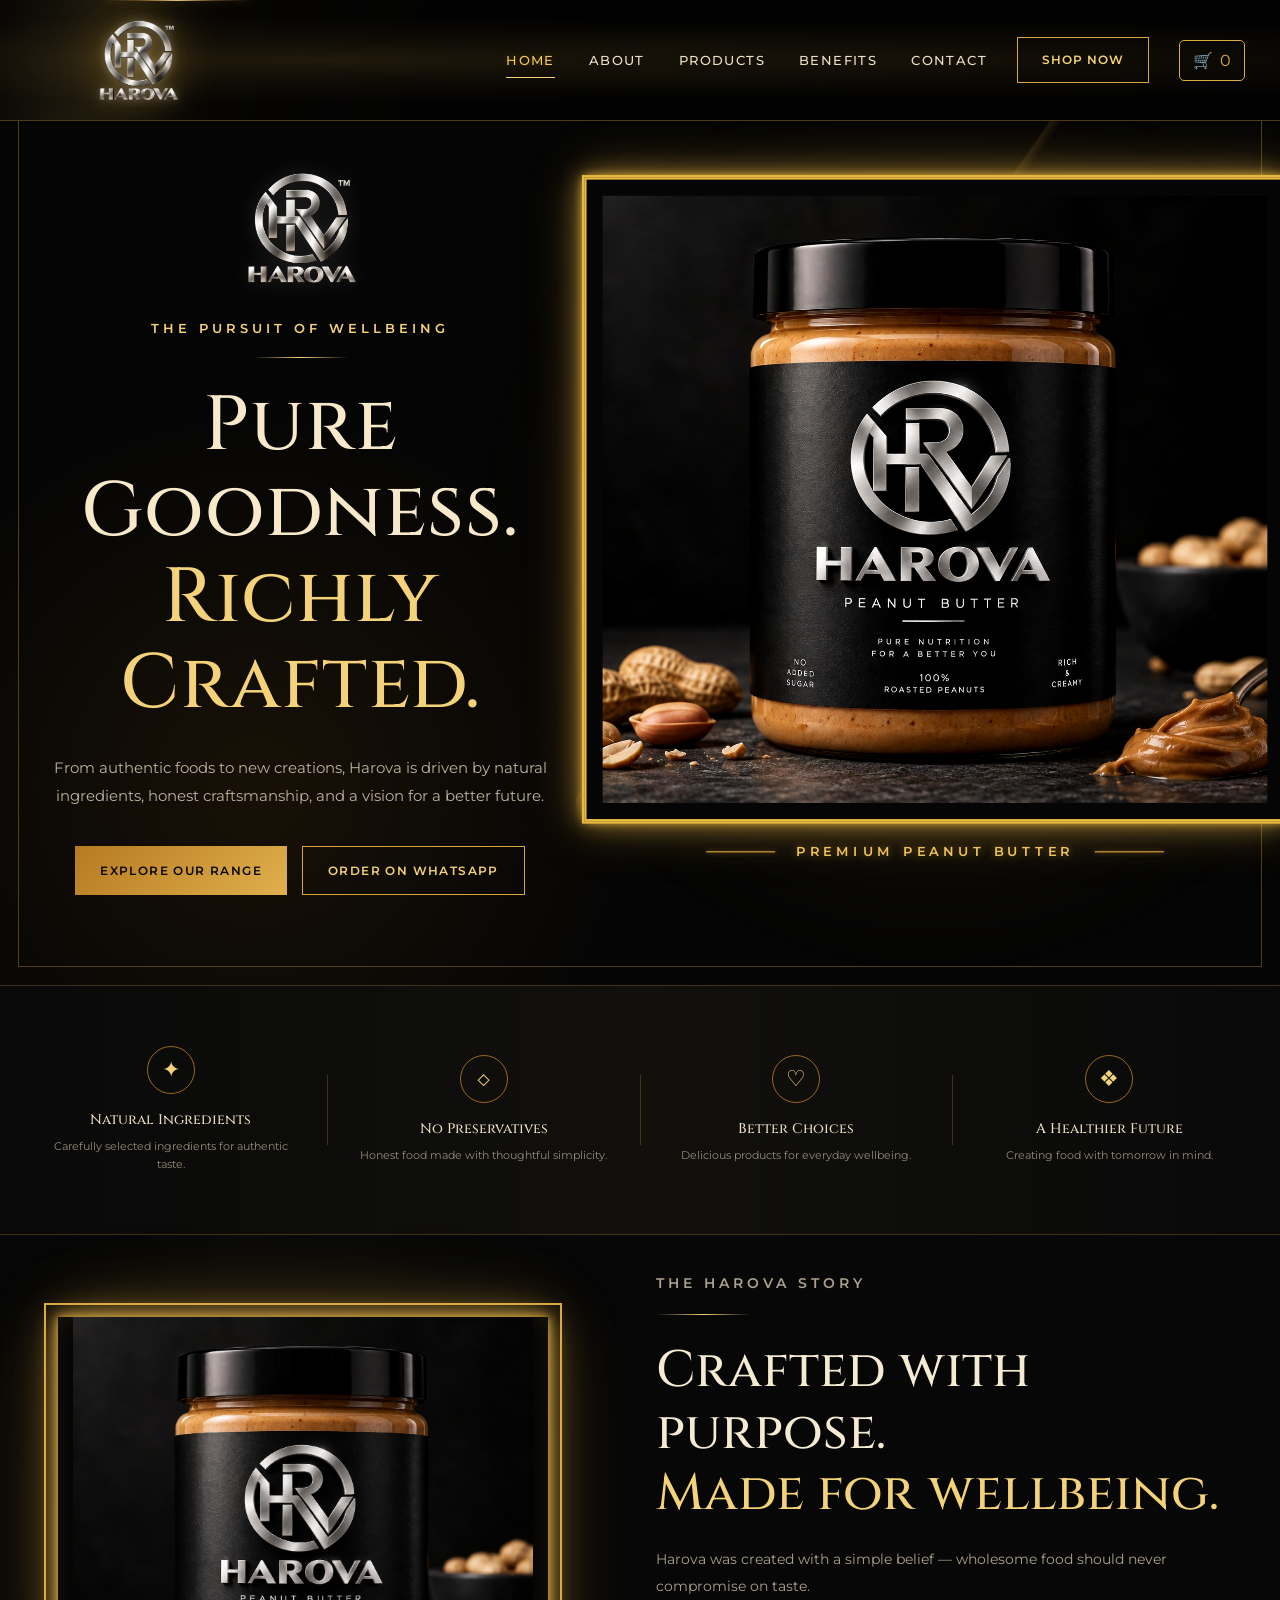
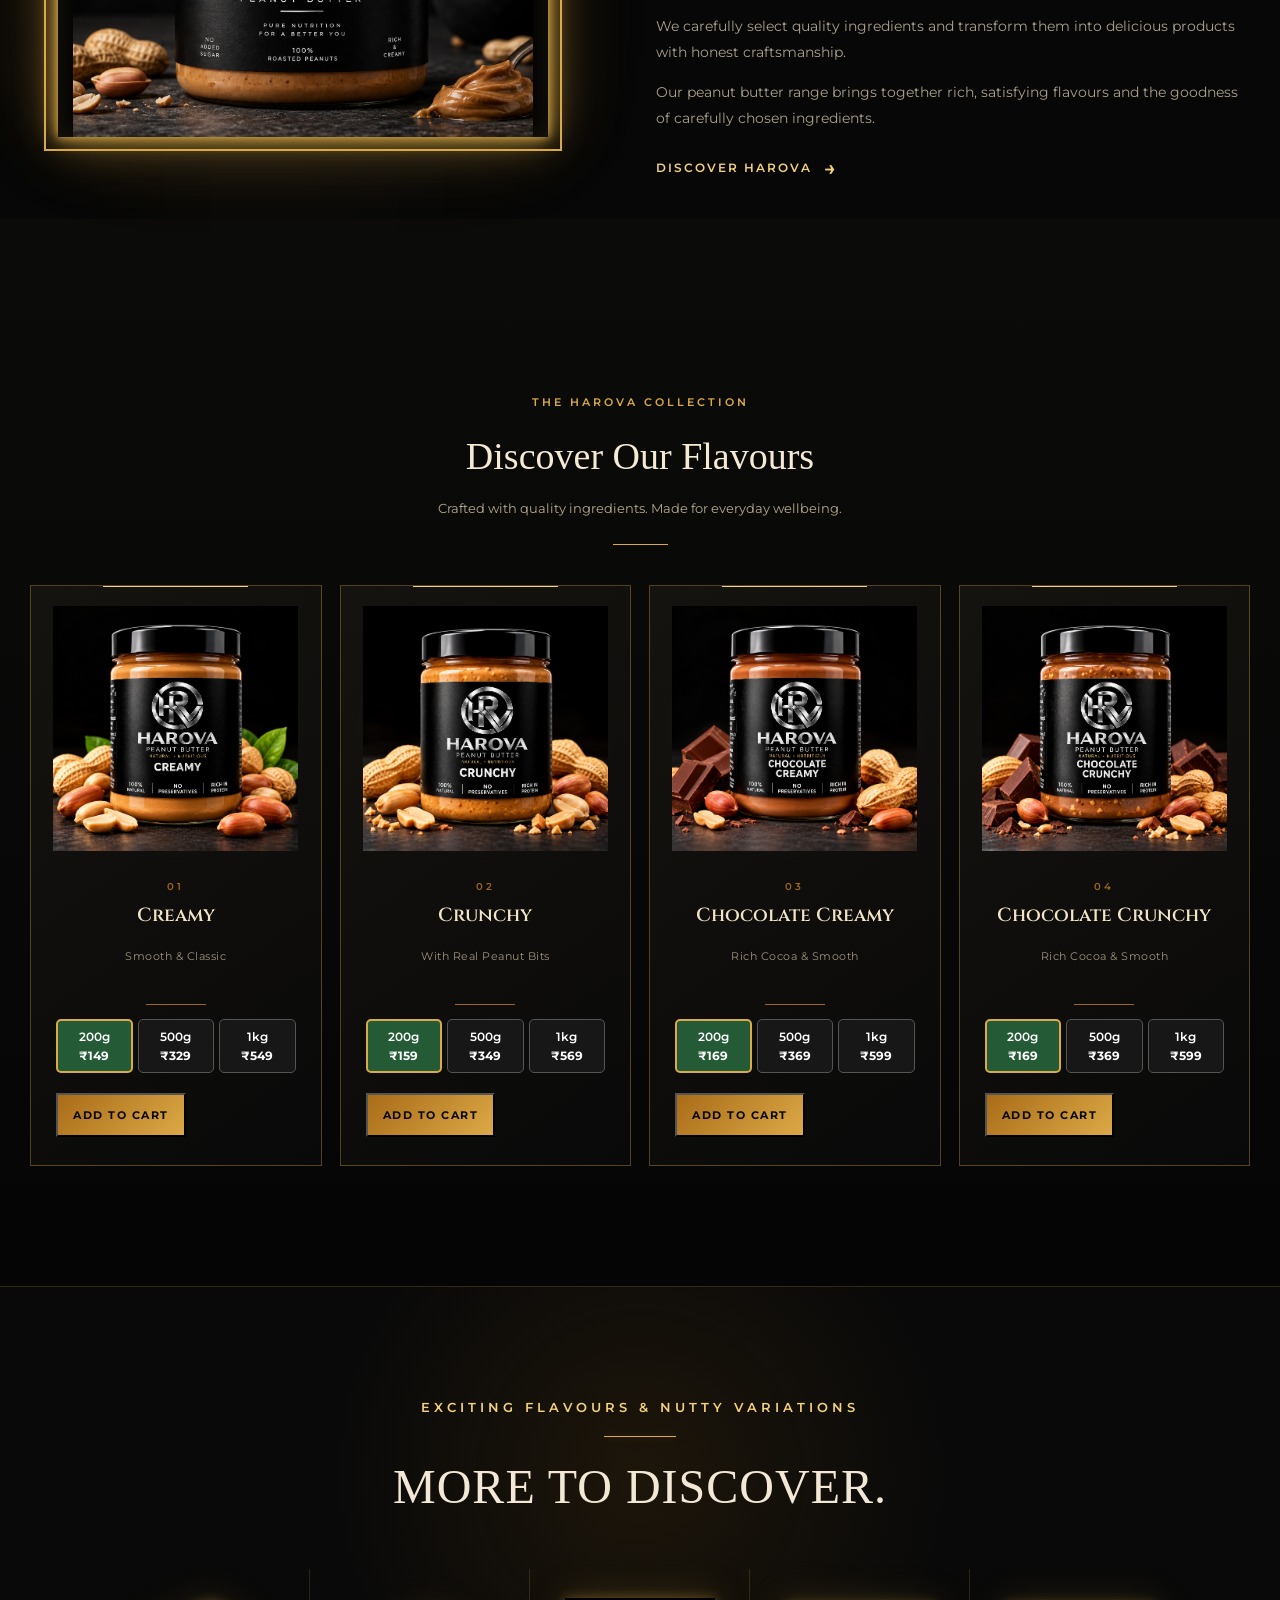
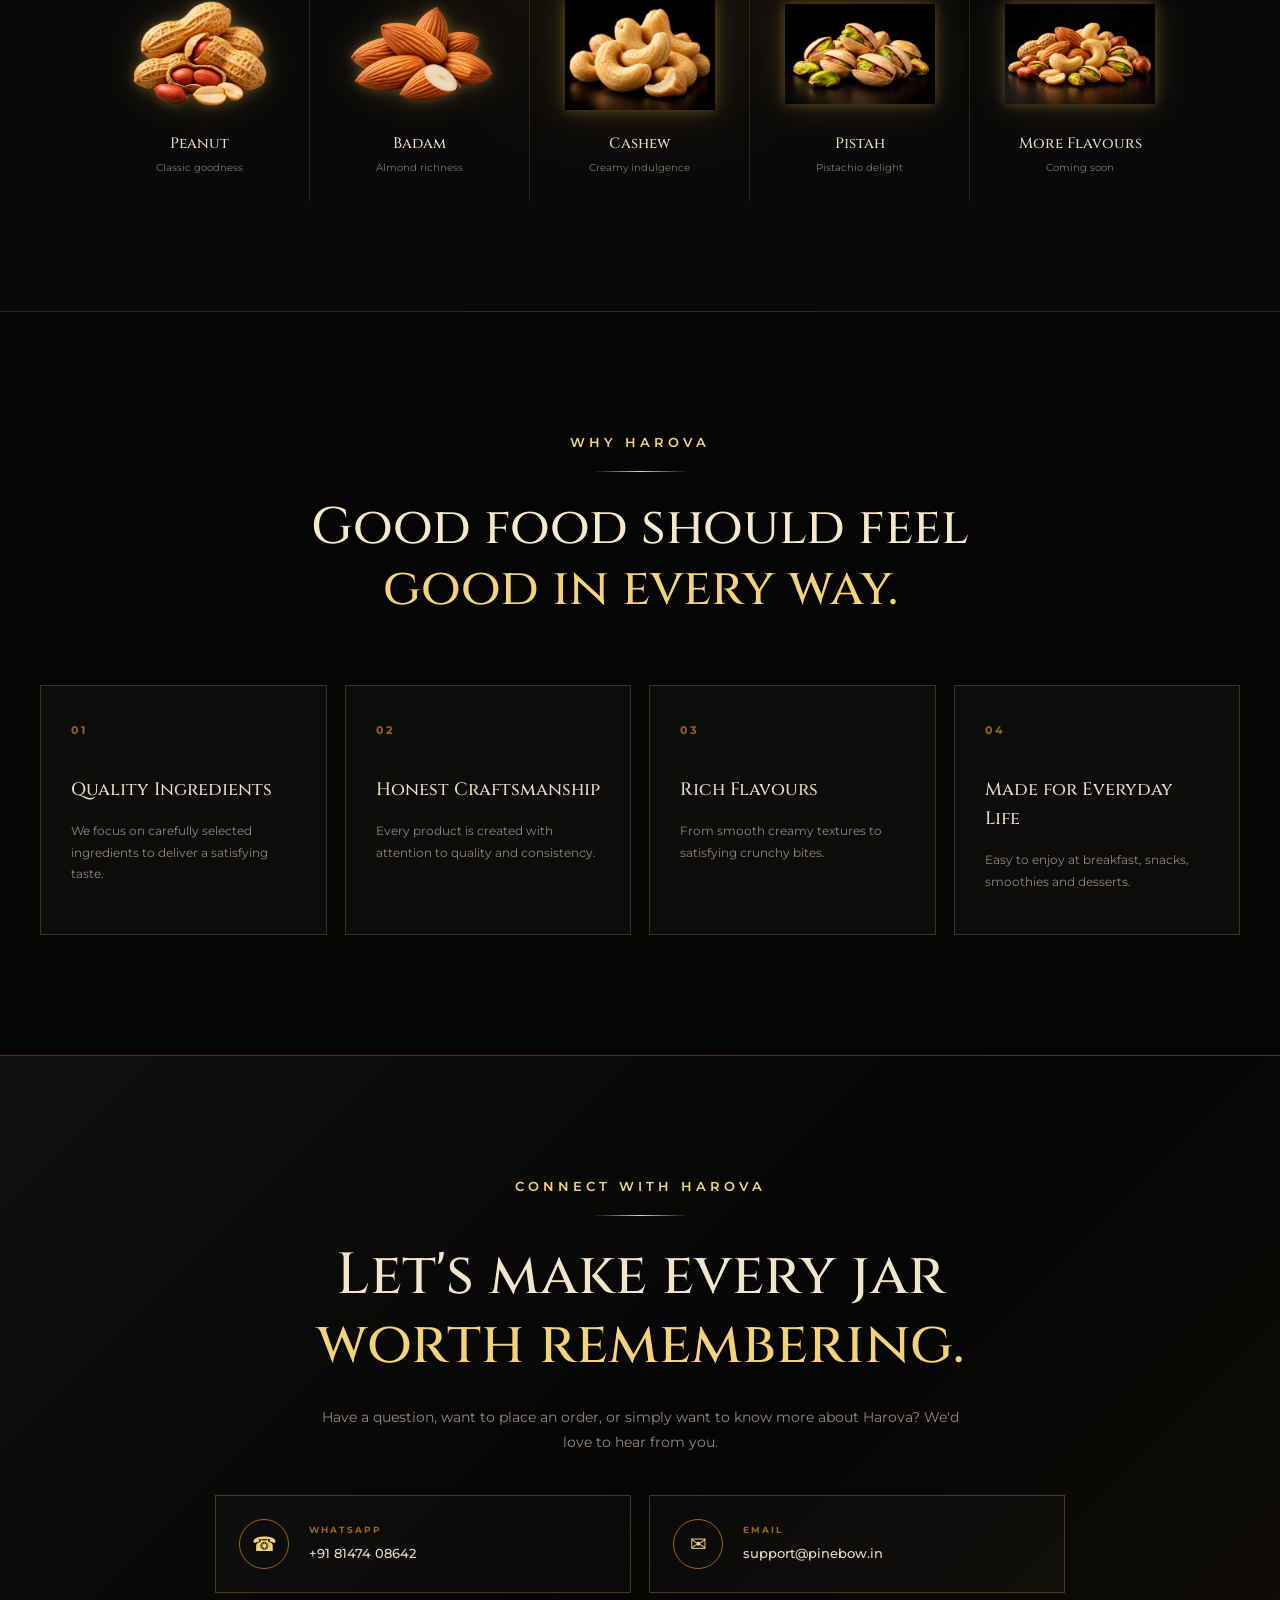
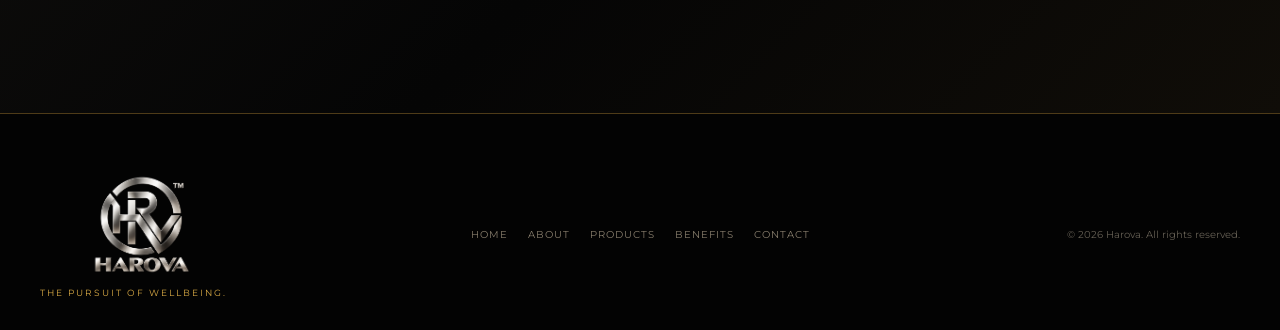
==== index.html @ 4e9412f7 "Update index.html" ====
<!DOCTYPE html>
<html lang="en">
<head>
    <meta charset="UTF-8">
    <meta name="viewport" content="width=device-width, initial-scale=1.0">

    <title>Harova | The Pursuit of Wellbeing</title>

    <meta name="description"
          content="Harova premium peanut butter made with natural ingredients, authentic flavours and honest craftsmanship.">

    <link rel="stylesheet" href="style.css">
    <script src="https://checkout.razorpay.com/v1/checkout.js"></script>
</head>

<body>

<!-- =========================================================
     HEADER
========================================================= -->

<header class="site-header">

    <div class="header-inner" style="position: relative;">

        <!-- Brand Logo -->
        <a href="#home" class="brand">
            <img src="harovalogo1.png" alt="Harova">
        </a>

        <!-- Navigation -->
        <nav class="navigation">
            <a href="#home" class="active">Home</a>
            <a href="#about">About</a>
            <a href="#products">Products</a>
            <a href="#benefits">Benefits</a>
            <a href="#contact">Contact</a>
        </nav>

        <!-- Shop Now -->
        <a href="#products" class="shop-button">
            Shop Now
        </a>

        <!-- Cart Button -->
        <button
            type="button"
            class="header-cart-button"
            onclick="toggleCart()"
            aria-label="Open shopping cart">

            <span class="cart-icon">🛒</span>
            <span id="header-cart-count">0</span>
        </button>

        <!-- Mobile Menu -->
        <button
            class="menu-button"
            onclick="toggleMenu()"
            aria-label="Open menu">
            ☰
        </button>

    </div>

    <!-- Cart Dropdown - Outside header-inner -->
    <div id="cart-dropdown" class="cart-dropdown" hidden>

        <div class="cart-dropdown-header">
            <h3>Your Shopping Cart</h3>
            <button type="button" onclick="toggleCart()">×</button>
        </div>

        <div id="header-cart-items">
            <p>Your cart is currently empty.</p>
        </div>
        
        <div class="cart-dropdown-footer">
            <p>Subtotal: <strong id="header-cart-total">₹0</strong></p>

            <button
                type="button"
                class="product-button"
                id="header-checkout-button"
                onclick="checkoutWithRazorpay()"
                disabled>
                Proceed to Checkout
            </button>
        </div>

    </div>

</header>



<!-- =========================================================
     HERO
========================================================= -->

<section id="home" class="hero">

    <div class="hero-overlay"></div>

    <div class="hero-inner">

        <div class="hero-content">

            <div class="hero-logo-mark">
                <img src="harovalogo1.png" alt="Harova Logo">
            </div>

            <p class="hero-tagline">
                THE PURSUIT OF WELLBEING
            </p>

            <div class="gold-line"></div>

            <h1>
                Pure Goodness.<br>
                <span>Richly Crafted.</span>
            </h1>

            <p class="hero-description">
                From authentic foods to new creations, Harova is driven by
                natural ingredients, honest craftsmanship, and a vision
                for a better future.
            </p>

            <div class="hero-buttons">

                <a href="#products" class="gold-button">
                    Explore Our Range
                </a>

                <a href="https://wa.me/918147408642"
                   target="_blank"
                   class="outline-button">
                    Order on WhatsApp
                </a>

            </div>

        </div>


        <div class="hero-product">

            <div class="hero-product-frame">

                <div class="frame-corner top-left"></div>
                <div class="frame-corner top-right"></div>
                <div class="frame-corner bottom-left"></div>
                <div class="frame-corner bottom-right"></div>

                <img src="harova_hero_jar.jpeg"
                     alt="Harova Premium Peanut Butter">

            </div>

            <p class="hero-product-caption">
                PREMIUM PEANUT BUTTER
            </p>

        </div>

    </div>

</section>


<!-- =========================================================
     BRAND VALUES
========================================================= -->

<section class="values-section">

    <div class="section-container">

        <div class="value-item">

            <div class="value-icon">✦</div>

            <h3>Natural Ingredients</h3>

            <p>
                Carefully selected ingredients
                for authentic taste.
            </p>

        </div>


        <div class="value-divider"></div>


        <div class="value-item">

            <div class="value-icon">◇</div>

            <h3>No Preservatives</h3>

            <p>
                Honest food made with
                thoughtful simplicity.
            </p>

        </div>


        <div class="value-divider"></div>


        <div class="value-item">

            <div class="value-icon">♡</div>

            <h3>Better Choices</h3>

            <p>
                Delicious products for
                everyday wellbeing.
            </p>

        </div>


        <div class="value-divider"></div>


        <div class="value-item">

            <div class="value-icon">❖</div>

            <h3>A Healthier Future</h3>

            <p>
                Creating food with
                tomorrow in mind.
            </p>

        </div>

    </div>

</section>


<!-- =========================================================
     ABOUT
========================================================= -->

<section id="about" class="about-section">

    <div class="section-container about-grid">

        <div class="about-image">

            <div class="image-frame">

                <img src="harova_hero_jar.jpeg"
                     alt="Harova Peanut Butter">

            </div>

        </div>


        <div class="about-content">

            <p class="section-label">
                THE HAROVA STORY
            </p>

            <div class="gold-line left"></div>

            <h2>
                Crafted with purpose.<br>
                <span>Made for wellbeing.</span>
            </h2>

            <p>
                Harova was created with a simple belief —
                wholesome food should never compromise on taste.
            </p>

            <p>
                We carefully select quality ingredients and
                transform them into delicious products with
                honest craftsmanship.
            </p>

            <p>
                Our peanut butter range brings together rich,
                satisfying flavours and the goodness of carefully
                chosen ingredients.
            </p>

            <a href="#products" class="text-button">
                Discover Harova
                <span>→</span>
            </a>

        </div>

    </div>

</section>


<section id="products" class="products-section">

    <!-- PRODUCTS SECTION HEADING -->
    <div class="products-heading">

        <p class="section-eyebrow">THE HAROVA COLLECTION</p>

        <h2>Discover Our Flavours</h2>

        <p class="section-subtitle">
            Crafted with quality ingredients. Made for everyday wellbeing.
        </p>

        <div class="heading-divider"></div>

    </div>

    <div class="products-grid">
        
<!-- CREAMY -->

<article class="product-card">

    <div class="product-image">
        <img src="creamy_jar.png"
             alt="Harova Creamy Peanut Butter">
    </div>

    <div class="product-content">

        <p class="product-number">01</p>

        <h3>Creamy</h3>

        <p class="product-description">
            Smooth &amp; Classic
        </p>

        <div class="product-divider"></div>

        <!-- Size Selection Buttons -->
        <div class="product-size-options">

            <button type="button"
                class="size-option selected"
                data-size="200g"
                data-price="149"
                onclick="selectProductSize(this)">
                <span>200g</span>
                <strong>₹149</strong>
            </button>

            <button type="button"
                class="size-option"
                data-size="500g"
                data-price="329"
                onclick="selectProductSize(this)">
                <span>500g</span>
                <strong>₹329</strong>
            </button>

            <button type="button"
                class="size-option"
                data-size="1kg"
                data-price="549"
                onclick="selectProductSize(this)">
                <span>1kg</span>
                <strong>₹549</strong>
            </button>

        </div>

        <!-- Add to Cart -->
        <button
            type="button"
            class="product-button"
            onclick="addToCart(
                'Creamy',
                this.closest('.product-content').querySelector('.size-option.selected').dataset.price,
                this.closest('.product-content').querySelector('.size-option.selected').dataset.size
            )">
            Add to Cart
        </button>

    </div>

</article>



<!-- CRUNCHY -->

<article class="product-card">

    <div class="product-image">
        <img src="crunchy_jar.png"
             alt="Harova Crunchy Peanut Butter">
    </div>

    <div class="product-content">

        <p class="product-number">02</p>

        <h3>Crunchy</h3>

        <p class="product-description">
            With Real Peanut Bits
        </p>

        <div class="product-divider"></div>

        <!-- Size Selection Buttons -->
        <div class="product-size-options">

            <button type="button"
                class="size-option selected"
                data-size="200g"
                data-price="159"
                onclick="selectProductSize(this)">
                <span>200g</span>
                <strong>₹159</strong>
            </button>

            <button type="button"
                class="size-option"
                data-size="500g"
                data-price="349"
                onclick="selectProductSize(this)">
                <span>500g</span>
                <strong>₹349</strong>
            </button>

            <button type="button"
                class="size-option"
                data-size="1kg"
                data-price="569"
                onclick="selectProductSize(this)">
                <span>1kg</span>
                <strong>₹569</strong>
            </button>

        </div>

        <!-- Add to Cart -->
        <button
            type="button"
            class="product-button"
            onclick="addToCart(
                'Crunchy',
                this.closest('.product-content').querySelector('.size-option.selected').dataset.price,
                this.closest('.product-content').querySelector('.size-option.selected').dataset.size
            )">
            Add to Cart
        </button>

    </div>

</article>



<!-- CHOCOLATE CREAMY -->

<article class="product-card">

    <div class="product-image">
        <img src="choc_creamy_jar.png"
             alt="Harova Chocolate Creamy Peanut Butter">
    </div>

    <div class="product-content">

        <p class="product-number">03</p>

        <h3>Chocolate Creamy</h3>

        <p class="product-description">
            Rich Cocoa &amp; Smooth
        </p>

        <div class="product-divider"></div>

        <!-- Size Selection Buttons -->
        <div class="product-size-options">

            <button type="button"
                class="size-option selected"
                data-size="200g"
                data-price="169"
                onclick="selectProductSize(this)">
                <span>200g</span>
                <strong>₹169</strong>
            </button>

            <button type="button"
                class="size-option"
                data-size="500g"
                data-price="369"
                onclick="selectProductSize(this)">
                <span>500g</span>
                <strong>₹369</strong>
            </button>

            <button type="button"
                class="size-option"
                data-size="1kg"
                data-price="599"
                onclick="selectProductSize(this)">
                <span>1kg</span>
                <strong>₹599</strong>
            </button>

        </div>

        <!-- Add to Cart -->
        <button
            type="button"
            class="product-button"
            onclick="addToCart(
                'Chocolate Creamy',
                this.closest('.product-content').querySelector('.size-option.selected').dataset.price,
                this.closest('.product-content').querySelector('.size-option.selected').dataset.size
            )">
            Add to Cart
        </button>

    </div>

</article>


  
<!-- CHOCOLATE CRUNCHY -->

<article class="product-card">

    <div class="product-image">
        <img src="choc_crunchy_jar.png"
             alt="Harova Chocolate Creamy Peanut Butter">
    </div>

    <div class="product-content">

        <p class="product-number">04</p>

        <h3>Chocolate Crunchy</h3>

        <p class="product-description">
            Rich Cocoa &amp; Smooth
        </p>

        <div class="product-divider"></div>

        <!-- Size Selection Buttons -->
        <div class="product-size-options">

            <button type="button"
                class="size-option selected"
                data-size="200g"
                data-price="169"
                onclick="selectProductSize(this)">
                <span>200g</span>
                <strong>₹169</strong>
            </button>

            <button type="button"
                class="size-option"
                data-size="500g"
                data-price="369"
                onclick="selectProductSize(this)">
                <span>500g</span>
                <strong>₹369</strong>
            </button>

            <button type="button"
                class="size-option"
                data-size="1kg"
                data-price="599"
                onclick="selectProductSize(this)">
                <span>1kg</span>
                <strong>₹599</strong>
            </button>

        </div>

        <!-- Add to Cart -->
        <button
            type="button"
            class="product-button"
            onclick="addToCart(
                'Chocolate Creamy',
                this.closest('.product-content').querySelector('.size-option.selected').dataset.price,
                this.closest('.product-content').querySelector('.size-option.selected').dataset.size
            )">
            Add to Cart
        </button>

    </div>

</article>

        </div> <!-- END PRODUCTS GRID -->

</section> <!-- END PRODUCTS SECTION -->

<section id="flavours" class="flavours-section">

    <div class="section-container">

        <p class="section-label">EXCITING FLAVOURS &amp; NUTTY VARIATIONS</p>
        
        <h2 class="section-title">
           More to discover.
        </h2>

        <div class="flavour-grid">

            <!-- Peanut -->
            <div class="flavour-item">
                <div class="flavour-image">
                    <img src="Peanut.png" alt="Peanuts">
                </div>

                <h3>Peanut</h3>
                <p>Classic goodness</p>
            </div>

            <!-- Almond -->
            <div class="flavour-item">
                <div class="flavour-image">
                    <img src="Almond.png" alt="Almonds">
                </div>

                <h3>Badam</h3>
                <p>Almond richness</p>
            </div>

            <!-- Cashew -->
            <div class="flavour-item">
                <div class="flavour-image">
                    <img src="Cashew.png" alt="Cashews">
                </div>

                <h3>Cashew</h3>
                <p>Creamy indulgence</p>
            </div>

            <!-- Pistachio -->
            <div class="flavour-item">
                <div class="flavour-image">
                    <img src="Pista.png" alt="Pistachios">
                </div>

                <h3>Pistah</h3>
                <p>Pistachio delight</p>
            </div>

            <!-- More Flavours -->
            <div class="flavour-item">
                <div class="flavour-image">
                    <img src="Mixed.png" alt="Mixed nuts">
                </div>

                <h3>More Flavours</h3>
                <p>Coming soon</p>
            </div>

        </div>

    </div>

</section>
</div>

<!-- =========================================================
     BENEFITS
========================================================= -->

<section id="benefits" class="benefits-section">

    <div class="section-container">

        <div class="section-heading">

            <p class="section-label">
                WHY HAROVA
            </p>

            <div class="gold-line"></div>

            <h2>
                Good food should feel<br>
                <span>good in every way.</span>
            </h2>

        </div>


        <div class="benefits-grid">

            <div class="benefit-card">

                <span class="benefit-number">01</span>

                <h3>Quality Ingredients</h3>

                <p>
                    We focus on carefully selected ingredients
                    to deliver a satisfying taste.
                </p>

            </div>


            <div class="benefit-card">

                <span class="benefit-number">02</span>

                <h3>Honest Craftsmanship</h3>

                <p>
                    Every product is created with attention
                    to quality and consistency.
                </p>

            </div>


            <div class="benefit-card">

                <span class="benefit-number">03</span>

                <h3>Rich Flavours</h3>

                <p>
                    From smooth creamy textures to
                    satisfying crunchy bites.
                </p>

            </div>


            <div class="benefit-card">

                <span class="benefit-number">04</span>

                <h3>Made for Everyday Life</h3>

                <p>
                    Easy to enjoy at breakfast, snacks,
                    smoothies and desserts.
                </p>

            </div>

        </div>

    </div>

</section>


<!-- =========================================================
     CONTACT
========================================================= -->

<!-- =========================================================
     HAROVA SHOPPING CART
========================================================= -->

    <section id="contact" class="contact-section">

    <div class="contact-inner">

        <p class="section-label">
            CONNECT WITH HAROVA
        </p>

        <div class="gold-line"></div>

        <h2>
            Let's make every jar<br>
            <span>worth remembering.</span>
        </h2>

        <p class="contact-description">
            Have a question, want to place an order,
            or simply want to know more about Harova?
            We'd love to hear from you.
        </p>


        <div class="contact-options">

            <a href="https://wa.me/918147408642"
               target="_blank"
               class="contact-card">

                <span class="contact-icon">☎</span>

                <div>
                    <small>WHATSAPP</small>
                    <strong>+91 81474 08642</strong>
                </div>

            </a>


            <a href="mailto:support@pinebow.in"
               class="contact-card">

                <span class="contact-icon">✉</span>

                <div>
                    <small>EMAIL</small>
                    <strong>support@pinebow.in</strong>
                </div>

            </a>

        </div>

    </div>

</section>


<!-- =========================================================
     FOOTER
========================================================= -->

<footer class="site-footer">

    <div class="footer-inner">

        <div class="footer-brand">

            <img src="harovalogo1.png" alt="Harova">

            <p>
                THE PURSUIT OF WELLBEING.
            </p>

        </div>


        <div class="footer-links">

            <a href="#home">Home</a>
            <a href="#about">About</a>
            <a href="#products">Products</a>
            <a href="#benefits">Benefits</a>
            <a href="#contact">Contact</a>

        </div>


        <div class="footer-copy">

            <p>
                © <span id="year"></span> Harova.
                All rights reserved.
            </p>

        </div>

    </div>

</footer>


<!-- =========================================================
     JAVASCRIPT
========================================================= -->

<script>

function toggleMenu() {

    const navigation =
        document.querySelector(".navigation");

    navigation.classList.toggle("show");

}


document.querySelectorAll(".navigation a").forEach(function(link) {

    link.addEventListener("click", function() {

        document
            .querySelector(".navigation")
            .classList.remove("show");

    });

});


document.getElementById("year").textContent =
    new Date().getFullYear();

    
// HAROVA SHOPPING CART

const harovaPrices = {
    "Creamy": {
        "200g": 149,
        "500g": 329,
        "1kg": 549
    },
    "Crunchy": {
        "200g": 159,
        "500g": 349,
        "1kg": 569
    },
    "Chocolate Creamy": {
        "200g": 169,
        "500g": 369,
        "1kg": 599
    },
    "Chocolate Crunchy": {
        "200g": 179,
        "500g": 389,
        "1kg": 619
    }
};

let harovaCart = [];

function addToCart(product, price, size) {
    const validPrice = harovaPrices[product]?.[size];

    if (!validPrice) {
        alert("Please select a valid product size.");
        return;
    }

    const existing = harovaCart.find(
        item => item.product === product && item.size === size
    );

    if (existing) {
        existing.quantity++;
    } else {
        harovaCart.push({
            product: product,
            size: size,
            price: validPrice,
            quantity: 1
        });
    }

   updateHeaderCart();
}
function selectProductSize(button) {
    const productContent = button.closest(".product-content");

    productContent.querySelectorAll(".size-option").forEach(option => {
        option.classList.remove("selected");
    });

    button.classList.add("selected");
}
    
function renderHarovaCart() {
    const container = document.getElementById("cart-items");
    const totalElement = document.getElementById("cart-total");
    const checkoutButton = document.getElementById("checkout-button");

    container.replaceChildren();

    if (harovaCart.length === 0) {
        const empty = document.createElement("p");
        empty.className = "cart-empty";
        empty.textContent = "Your cart is currently empty.";
        container.appendChild(empty);
    }

    let total = 0;

    harovaCart.forEach((item, index) => {
        total += item.price * item.quantity;

        const row = document.createElement("div");
        row.className = "cart-item";

        const details = document.createElement("span");
        details.textContent =
            `${item.product} (${item.size}) - ₹${item.price}`;

        const quantity = document.createElement("span");
        quantity.textContent = `Qty: ${item.quantity}`;

        const decrease = document.createElement("button");
        decrease.type = "button";
        decrease.textContent = "−";
        decrease.onclick = () => changeCartQuantity(index, -1);

        const increase = document.createElement("button");
        increase.type = "button";
        increase.textContent = "+";
        increase.onclick = () => changeCartQuantity(index, 1);

        const remove = document.createElement("button");
        remove.type = "button";
        remove.textContent = "Remove";
        remove.onclick = () => {
            harovaCart.splice(index, 1);
            renderHarovaCart();
        };

        row.append(details, decrease, quantity, increase, remove);
        container.appendChild(row);
    });

    totalElement.textContent = "₹" + total;
    checkoutButton.disabled = harovaCart.length === 0;
}

function changeCartQuantity(index, change) {
    harovaCart[index].quantity += change;

    if (harovaCart[index].quantity <= 0) {
        harovaCart.splice(index, 1);
    }

    renderHarovaCart();
    updateHeaderCart();
}



function toggleCart() {
    const dropdown = document.getElementById("cart-dropdown");

    // Keep the dropdown directly under BODY
    if (dropdown.parentElement !== document.body) {
        document.body.appendChild(dropdown);
    }

    // Keep the dropdown above all page sections
    dropdown.style.setProperty("position", "fixed", "important");
    dropdown.style.setProperty("top", "100px", "important");
    dropdown.style.setProperty("right", "25px", "important");
    dropdown.style.setProperty("z-index", "2147483647", "important");

    // Open or close the cart
    dropdown.hidden = !dropdown.hidden;

    if (!dropdown.hidden) {
        updateHeaderCart();
    }
}


function updateHeaderCart() {
    const countElement = document.getElementById("header-cart-count");
    const itemsContainer = document.getElementById("header-cart-items");
    const totalElement = document.getElementById("header-cart-total");
    const checkoutButton = document.getElementById("header-checkout-button");

    const count = harovaCart.reduce(
        (sum, item) => sum + item.quantity, 0
    );

    const total = harovaCart.reduce(
        (sum, item) => sum + item.price * item.quantity, 0
    );

    countElement.textContent = count;
    totalElement.textContent = "₹" + total;
    checkoutButton.disabled = harovaCart.length === 0;

    itemsContainer.replaceChildren();

    if (harovaCart.length === 0) {
        const emptyMessage = document.createElement("p");
        emptyMessage.textContent = "Your cart is currently empty.";
        itemsContainer.appendChild(emptyMessage);
        return;
    }

    harovaCart.forEach((item, index) => {
        const row = document.createElement("div");
        row.className = "header-cart-item";

        const details = document.createElement("span");
        details.textContent =
            item.product + " - " + item.size + " × " + item.quantity;

        const price = document.createElement("strong");
        price.textContent = "₹" + (item.price * item.quantity);

        const controls = document.createElement("div");
        controls.className = "cart-item-controls";

        const minus = document.createElement("button");
        minus.type = "button";
        minus.textContent = "−";
        minus.onclick = () => changeCartQuantity(index, -1);

        const plus = document.createElement("button");
        plus.type = "button";
        plus.textContent = "+";
        plus.onclick = () => changeCartQuantity(index, 1);

        const remove = document.createElement("button");
        remove.type = "button";
        remove.textContent = "Remove";
        remove.className = "cart-remove-button";
        remove.onclick = () => removeCartItem(index);

        controls.append(minus, plus, remove);
        row.append(details, price, controls);

        itemsContainer.appendChild(row);
    });
}

function removeCartItem(index) {
    harovaCart.splice(index, 1);
    updateHeaderCart();
}

function changeCartQuantity(index, change) {
    if (!harovaCart[index]) return;

    harovaCart[index].quantity += change;

    if (harovaCart[index].quantity <= 0) {
        harovaCart.splice(index, 1);
    }

    updateHeaderCart();
}
    
// Checkout will be connected in the next step.

   
async function checkoutWithRazorpay() {
  if (!harovaCart.length) {
    alert("Your cart is empty.");
    return;
  }


  const customer = {
    name: prompt("Enter your full name:"),
    phone: prompt("Enter your mobile number:"),
    address: prompt("Enter your full delivery address:"),
    city: prompt("Enter your city:"),
    pinCode: prompt("Enter your PIN code:")
  };

  if (Object.values(customer).some(value => !value || !value.trim())) {
    alert("Please provide all delivery details.");
    return;
  }

  const checkoutButton = document.getElementById("header-checkout-button");
  checkoutButton.disabled = true;
  checkoutButton.textContent = "Please wait...";

  const workerUrl =
    "https://harova-payment-api.kidscar360.workers.dev";

  try {
    // Prepare cart items for the secure Worker.
    const items = harovaCart.map(item => ({
      product: item.product,
      size: item.size,
      quantity: item.quantity
    }));

    // Step 1: Create Razorpay order.
    const orderResponse = await fetch(
      workerUrl + "/create-order",
      {
        method: "POST",
        headers: {
          "Content-Type": "application/json"
        },
        body: JSON.stringify({
          customer,
          items
        })
      }
    );

    const orderData = await orderResponse.json();

    if (!orderResponse.ok || !orderData.success) {
      throw new Error(orderData.message || "Unable to create order.");
    }

    // Step 2: Open Razorpay Checkout.
    const options = {
      key: orderData.keyId,
      amount: orderData.amount,
      currency: orderData.currency,
      name: "HAROVA",
      description: "Premium Peanut Butter",
      order_id: orderData.orderId,

      prefill: {
        name: customer.name,
        contact: customer.phone
      },

      theme: {
        color: "#d9aa45"
      },

      handler: async function (paymentResponse) {
        try {
          // Step 3: Verify payment through Cloudflare Worker.
          const verifyResponse = await fetch(
            workerUrl + "/verify-payment",
            {
              method: "POST",
              headers: {
                "Content-Type": "application/json"
              },
              body: JSON.stringify({
                razorpay_order_id: paymentResponse.razorpay_order_id,
                razorpay_payment_id: paymentResponse.razorpay_payment_id,
                razorpay_signature: paymentResponse.razorpay_signature,
                orderToken: orderData.orderToken
              })
            }
          );

          const verifyData = await verifyResponse.json();

          if (!verifyResponse.ok || !verifyData.success) {
            throw new Error(
              verifyData.message || "Payment verification failed."
            );
          }

          if (!verifyData.salesRecorded) {
            alert(
              "Payment was successful, but the order could not be recorded in Google Sheets. Please contact HAROVA support with payment ID: " +
              paymentResponse.razorpay_payment_id
            );
            return;
          }

          // Step 4: Payment verified and sale recorded.
          alert(
            "Thank you for ordering from HAROVA!\n\n" +
            "Your payment was successful and your order has been recorded.\n" +
            "Order ID: " + verifyData.orderId
          );

          harovaCart = [];
          updateHeaderCart();

          document.getElementById("cart-dropdown").hidden = true;

        } catch (error) {
          alert(
            "Payment was completed, but confirmation needs attention.\n\n" +
            error.message +
            "\n\nPlease contact HAROVA support."
          );
        } finally {
          checkoutButton.disabled = false;
          checkoutButton.textContent = "Proceed to Checkout";
        }
      },

      modal: {
        ondismiss: function () {
          checkoutButton.disabled = false;
          checkoutButton.textContent = "Proceed to Checkout";
        }
      }
    };

    const razorpay = new Razorpay(options);

    razorpay.on("payment.failed", function (response) {
      alert(
        "Payment failed: " +
        (response.error.description || "Please try again.")
      );

      checkoutButton.disabled = false;
      checkoutButton.textContent = "Proceed to Checkout";
    });

    razorpay.open();

  } catch (error) {
    alert("Checkout error: " + error.message);

    checkoutButton.disabled = false;
    checkoutButton.textContent = "Proceed to Checkout";
  }
}
 
    
</script>

</body>
</html>
---- style.css ----
/* =========================================================
   HAROVA — LUXURY BLACK & GOLD
========================================================= */

@import url('https://fonts.googleapis.com/css2?family=Cinzel:wght@400;500;600;700&family=Montserrat:wght@300;400;500;600;700&display=swap');


/* =========================================================
   RESET
========================================================= */

* {
    margin: 0;
    padding: 0;
    box-sizing: border-box;
}

html {
    scroll-behavior: smooth;
}

body {
    font-family: 'Montserrat', sans-serif;
    background: #050505;
    color: #f5ead2;
    line-height: 1.6;
}

a {
    text-decoration: none;
    color: inherit;
}

img {
    max-width: 100%;
    display: block;
}

button {
    font-family: inherit;
}


/* =========================================================
   GOLD
========================================================= */

:root {
    --black: #050505;
    --black-soft: #0b0b0b;
    --black-card: #11100e;
    --gold: #d9a441;
    --gold-light: #f3d27a;
    --gold-dark: #9a671d;
    --cream: #f5ead2;
    --muted: #b9aa8d;
}


/* =========================================================
   HEADER
========================================================= */

.site-header {
    position: fixed;
    top: 0;
    left: 0;
    width: 100%;
    z-index: 9999999;
    isolation: isolate;
    background: rgba(3, 3, 3, 0.94);
    border-bottom: 1px solid rgba(217, 164, 65, 0.35);
    backdrop-filter: blur(12px);
}

.header-inner {
    max-width: 1300px;
    min-height: 82px;
    margin: auto;
    padding: 10px 35px;

    display: flex;
    align-items: center;
    justify-content: space-between;
    gap: 30px;
   
    position: relative;
    overflow: visible;
}

.brand {
    display: flex;
    align-items: center;
    flex-shrink: 0;
}

.brand img {
    width: 170px;
    height: 72px;
    object-fit: contain;
    display: block;
    background: transparent;
    border: none;
    border-radius: 0;
}

.navigation {
    display: flex;
    align-items: center;
    gap: 34px;
    margin-left: auto;
}

.navigation a {
    position: relative;
    color: #eee1c4;
    font-size: 13px;
    font-weight: 500;
    letter-spacing: 1.4px;
    text-transform: uppercase;
    transition: color 0.3s ease;
}

.navigation a::after {
    content: "";
    position: absolute;
    left: 0;
    bottom: -8px;
    width: 0;
    height: 1px;
    background: var(--gold-light);
    transition: width 0.3s ease;
}

.navigation a:hover,
.navigation a.active {
    color: var(--gold-light);
}

.navigation a:hover::after,
.navigation a.active::after {
    width: 100%;
}

.shop-button {
    padding: 12px 24px;
    border: 1px solid var(--gold);
    color: var(--gold-light);
    font-size: 12px;
    font-weight: 600;
    letter-spacing: 1px;
    text-transform: uppercase;
    transition: all 0.3s ease;
}

.shop-button:hover {
    background: var(--gold);
    color: #050505;
}

.menu-button {
    display: none;
    border: 1px solid var(--gold);
    background: transparent;
    color: var(--gold-light);
    font-size: 22px;
    padding: 6px 11px;
    cursor: pointer;
}


/* =========================================================
   HERO
========================================================= */

.hero {
    position: relative;
    min-height: 100vh;
    padding: 145px 40px 90px;

    display: flex;
    align-items: center;

    overflow: hidden;

    background:
        radial-gradient(
            circle at 70% 50%,
            rgba(139, 89, 18, 0.22),
            transparent 32%
        ),
        radial-gradient(
            circle at 20% 80%,
            rgba(190, 120, 20, 0.10),
            transparent 30%
        ),
        #050505;
}

.hero::before {
    content: "";
    position: absolute;
    inset: 18px;
    border: 1px solid rgba(217, 164, 65, 0.35);
    pointer-events: none;
}

.hero::after {
    content: "";
    position: absolute;
    top: 0;
    right: 0;
    width: 55%;
    height: 100%;

    background:
        linear-gradient(
            125deg,
            transparent 40%,
            rgba(217, 164, 65, 0.12) 40.2%,
            transparent 41%
        );

    pointer-events: none;
}

.hero-inner {
    position: relative;
    z-index: 2;

    width: 100%;
    max-width: 1250px;
    margin: auto;

    display: grid;
    grid-template-columns: 1fr 0.9fr;
    align-items: center;
    gap: 70px;
}

.hero-content {
    text-align: center;
    max-width: 620px;
    margin: auto;
}

.hero-logo-mark {
    width: 230px;
    height: 165px;
    margin: 0 auto 8px;

    display: flex;
    align-items: center;
    justify-content: center;

   background: transparent; 
   overflow: visible;
}

.hero-logo-mark img {
    width: 230px;
    height: 165px;
    object-fit: contain;
    display: block;

    background: transparent;
    border: none;
    border-radius: 0;

    filter: drop-shadow(0 0 10px rgba(255, 255, 255, 0.12));
}

.hero-tagline,
.section-label {
    color: var(--gold-light);
    font-size: 13px;
    font-weight: 600;
    letter-spacing: 4px;
    text-transform: uppercase;
}

.gold-line {
    width: 95px;
    height: 1px;
    margin: 18px auto 25px;

    background: linear-gradient(
        90deg,
        transparent,
        var(--gold-light),
        transparent
    );
}

.hero h1 {
    font-family: 'Cinzel', serif;
    color: #f7e9c9;
    font-size: clamp(45px, 6vw, 78px);
    line-height: 1.12;
    font-weight: 500;
    letter-spacing: 1px;
}

.hero h1 span,
.section-heading h2 span,
.about-content h2 span,
.contact-inner h2 span {
    color: var(--gold-light);
}

.hero-description {
    max-width: 570px;
    margin: 27px auto 35px;

    color: #bdb29d;
    font-size: 15px;
    line-height: 1.9;
}

.hero-buttons {
    display: flex;
    justify-content: center;
    gap: 15px;
    flex-wrap: wrap;
}

.gold-button,
.outline-button {
    display: inline-flex;
    align-items: center;
    justify-content: center;

    min-width: 185px;
    padding: 14px 25px;

    font-size: 12px;
    font-weight: 600;
    letter-spacing: 1.4px;
    text-transform: uppercase;

    transition: all 0.3s ease;
}

.gold-button {
    background: linear-gradient(
        135deg,
        #b77a20,
        #e0b04e
    );
    color: #080706;
}

.gold-button:hover {
    transform: translateY(-2px);
    box-shadow: 0 8px 25px rgba(217, 164, 65, 0.25);
}

.outline-button {
    border: 1px solid var(--gold);
    color: var(--gold-light);
}

.outline-button:hover {
    background: var(--gold);
    color: #080706;
}


/* =========================================================
   HERO PRODUCT
========================================================= */

.hero-product {
    display: flex;
    flex-direction: column;
    align-items: center;
}

.hero-product-frame {
    position: relative;
    width: min(500px, 100%);
    padding: 18px;

    border: 1px solid rgba(217, 164, 65, 0.55);

    background:
        radial-gradient(
            circle,
            rgba(217, 164, 65, 0.09),
            transparent 65%
        );

    box-shadow:
        0 0 40px rgba(217, 164, 65, 0.08),
        inset 0 0 30px rgba(217, 164, 65, 0.04);
}

.hero-product-frame::before,
.hero-product-frame::after {
    content: "";
    position: absolute;
    background: var(--gold-light);
}

.hero-product-frame::before {
    width: 70px;
    height: 1px;
    top: -1px;
    left: 45px;
}

.hero-product-frame::after {
    width: 1px;
    height: 70px;
    top: 45px;
    left: -1px;
}

.hero-product-frame img {
    width: 100%;
    height: 390px;
    object-fit: contain;
    background: #050505;
}

.frame-corner {
    position: absolute;
    width: 25px;
    height: 25px;
    border-color: var(--gold-light);
    z-index: 3;
}

.top-left {
    top: -1px;
    left: -1px;
    border-top: 2px solid;
    border-left: 2px solid;
}

.top-right {
    top: -1px;
    right: -1px;
    border-top: 2px solid;
    border-right: 2px solid;
}

.bottom-left {
    bottom: -1px;
    left: -1px;
    border-bottom: 2px solid;
    border-left: 2px solid;
}

.bottom-right {
    bottom: -1px;
    right: -1px;
    border-bottom: 2px solid;
    border-right: 2px solid;
}

.hero-product-caption {
    margin-top: 18px;

    color: var(--gold-light);
    font-size: 11px;
    font-weight: 600;
    letter-spacing: 4px;
}


/* =========================================================
   VALUES
========================================================= */

.values-section {
    padding: 60px 30px;

    background:
        linear-gradient(
            90deg,
            #090909,
            #11100d,
            #090909
        );

    border-top: 1px solid rgba(217, 164, 65, 0.25);
    border-bottom: 1px solid rgba(217, 164, 65, 0.25);
}

.section-container {
    max-width: 1200px;
    margin: auto;
}

.values-section .section-container {
    display: grid;
    grid-template-columns: 1fr auto 1fr auto 1fr auto 1fr;
    align-items: center;
    gap: 25px;
}

.value-item {
    text-align: center;
}

.value-icon {
    width: 48px;
    height: 48px;
    margin: 0 auto 15px;

    display: flex;
    align-items: center;
    justify-content: center;

    border: 1px solid var(--gold-dark);
    border-radius: 50%;

    color: var(--gold-light);
    font-size: 22px;
}

.value-item h3 {
    margin-bottom: 7px;

    color: #eee0c1;
    font-family: 'Cinzel', serif;
    font-size: 14px;
    font-weight: 500;
}

.value-item p {
    color: #938a78;
    font-size: 11px;
    line-height: 1.6;
}

.value-divider {
    width: 1px;
    height: 70px;
    background: rgba(217, 164, 65, 0.25);
}


/* =========================================================
   ABOUT
========================================================= */

.about-section {
    padding: 120px 30px;

    background:
        radial-gradient(
            circle at 20% 50%,
            rgba(161, 103, 24, 0.10),
            transparent 30%
        ),
        #070707;
}

.about-grid {
    display: grid;
    grid-template-columns: 0.9fr 1fr;
    gap: 90px;
    align-items: center;
}

.about-image {
    display: flex;
    justify-content: center;
}

.image-frame {
    position: relative;
    width: 100%;
    max-width: 490px;

    padding: 14px;

    border: 1px solid rgba(217, 164, 65, 0.45);
}

.image-frame::before {
    content: "";
    position: absolute;
    inset: 8px;
    border: 1px solid rgba(217, 164, 65, 0.18);
    pointer-events: none;
}

.image-frame img {
    width: 100%;
    height: 420px;
    object-fit: contain;
    background: #050505;
}

.about-content {
    max-width: 600px;
}

.gold-line.left {
    margin-left: 0;
}

.about-content h2 {
    margin-bottom: 28px;

    font-family: 'Cinzel', serif;
    font-size: clamp(35px, 4vw, 55px);
    line-height: 1.2;
    font-weight: 500;
}

.about-content p {
    margin-bottom: 17px;

    color: #aaa08d;
    font-size: 14px;
    line-height: 1.9;
}

.text-button {
    display: inline-flex;
    gap: 12px;
    align-items: center;

    margin-top: 12px;

    color: var(--gold-light);
    font-size: 12px;
    font-weight: 600;
    letter-spacing: 2px;
    text-transform: uppercase;
}

.text-button span {
    font-size: 20px;
    transition: transform 0.3s ease;
}

.text-button:hover span {
    transform: translateX(5px);
}


/* =========================================================
   PRODUCTS
========================================================= */

.products-section {
    padding: 120px 30px;

    background:
        linear-gradient(
            180deg,
            #0b0b0a,
            #050505
        );
}

.section-heading {
    max-width: 750px;
    margin: 0 auto 65px;
    text-align: center;
}

.section-heading h2 {
    margin-bottom: 18px;

    font-family: 'Cinzel', serif;
    color: #f5e8cb;
    font-size: clamp(35px, 4vw, 55px);
    line-height: 1.2;
    font-weight: 500;
}

.section-heading > p:last-child {
    max-width: 600px;
    margin: auto;

    color: #968c79;
    font-size: 14px;
}

.product-grid {
    max-width: 1250px;
    margin: auto;

    display: grid;
    grid-template-columns: repeat(4, 1fr);
    gap: 22px;
}

.product-card {
    position: relative;

    background:
        linear-gradient(
            145deg,
            #15130f,
            #090909
        );

    border: 1px solid rgba(217, 164, 65, 0.35);

    transition:
        transform 0.35s ease,
        border-color 0.35s ease,
        box-shadow 0.35s ease;

    overflow: hidden;
}

.product-card::before {
    content: "";
    position: absolute;
    top: 0;
    left: 25%;
    width: 50%;
    height: 1px;
    background: var(--gold-light);
}

.product-card:hover {
    transform: translateY(-8px);

    border-color: rgba(243, 210, 122, 0.75);

    box-shadow:
        0 20px 50px rgba(0, 0, 0, 0.5),
        0 0 25px rgba(217, 164, 65, 0.08);
}

.product-image {
    height: 285px;
    padding: 20px;

    display: flex;
    align-items: center;
    justify-content: center;

    background:
        radial-gradient(
            circle,
            rgba(217, 164, 65, 0.08),
            transparent 65%
        );
}

.product-image img {
    width: 100%;
    height: 100%;
    object-fit: contain;

    transition: transform 0.4s ease;
}

.product-card:hover .product-image img {
    transform: scale(1.05);
}

.product-content {
    padding: 8px 25px 28px;
    text-align: center;
}

.product-number {
    margin-bottom: 5px;

    color: var(--gold-dark);
    font-size: 10px;
    font-weight: 600;
    letter-spacing: 3px;
}

.product-content h3 {
    min-height: 48px;

    color: #f1e4c7;
    font-family: 'Cinzel', serif;
    font-size: 19px;
    font-weight: 600;
}

.product-description {
    min-height: 42px;

    color: #9e927e;
    font-size: 11px;
    letter-spacing: 0.5px;
}

.product-divider {
    width: 60px;
    height: 1px;
    margin: 14px auto;

    background: var(--gold-dark);
}

.price-row {
    display: flex;
    align-items: center;
    justify-content: space-between;

    padding: 9px 0;

    border-bottom: 1px solid rgba(217, 164, 65, 0.13);

    color: #aaa08e;
    font-size: 12px;
}

.price-row strong {
    color: var(--gold-light);
    font-size: 13px;
}

.product-button {
    display: block;

    margin-top: 20px;
    padding: 13px 15px;

    background: linear-gradient(
        135deg,
        #a96c18,
        #dca947
    );

    color: #090806;

    font-size: 11px;
    font-weight: 700;
    letter-spacing: 1.5px;
    text-transform: uppercase;

    transition: all 0.3s ease;
}

.product-button:hover {
    background: linear-gradient(
        135deg,
        #e2b34f,
        #f3d27a
    );

    box-shadow: 0 8px 20px rgba(217, 164, 65, 0.18);
}


/* =========================================================
   FLAVOURS
========================================================= */

.flavours-section {
    padding: 110px 30px;

    background:
        radial-gradient(
            circle at 50% 30%,
            rgba(174, 112, 20, 0.12),
            transparent 40%
        ),
        #090909;

    border-top: 1px solid rgba(217, 164, 65, 0.2);
    border-bottom: 1px solid rgba(217, 164, 65, 0.2);
}

.flavour-grid {
    max-width: 1100px;
    margin: auto;

    display: grid;
    grid-template-columns: repeat(5, 1fr);
    gap: 15px;
}

.flavour-item {
    text-align: center;
    padding: 25px 10px;

    border-right: 1px solid rgba(217, 164, 65, 0.18);
}

.flavour-item:last-child {
    border-right: 0;
}

.flavour-icon {
    width: 70px;
    height: 70px;
    margin: 0 auto 18px;

    display: flex;
    align-items: center;
    justify-content: center;

    border: 1px solid rgba(217, 164, 65, 0.5);
    border-radius: 50%;

    font-size: 27px;
}

.flavour-item h3 {
    color: #e9dbbd;
    font-family: 'Cinzel', serif;
    font-size: 15px;
    font-weight: 500;
}

.flavour-item p {
    margin-top: 4px;
    color: #817968;
    font-size: 10px;
}


/* =========================================================
   BENEFITS
========================================================= */

.benefits-section {
    padding: 120px 30px;
    background: #050505;
}

.benefits-grid {
    display: grid;
    grid-template-columns: repeat(4, 1fr);
    gap: 18px;
}

.benefit-card {
    min-height: 250px;
    padding: 30px;

    background: #0c0c0b;
    border: 1px solid rgba(217, 164, 65, 0.25);

    transition: border-color 0.3s ease;
}

.benefit-card:hover {
    border-color: rgba(217, 164, 65, 0.65);
}

.benefit-number {
    color: var(--gold-dark);
    font-size: 11px;
    font-weight: 700;
    letter-spacing: 3px;
}

.benefit-card h3 {
    margin: 35px 0 15px;

    color: #eadcc0;
    font-family: 'Cinzel', serif;
    font-size: 18px;
    font-weight: 500;
}

.benefit-card p {
    color: #918878;
    font-size: 12px;
    line-height: 1.8;
}


/* =========================================================
   CONTACT
========================================================= */

.contact-section {
    padding: 120px 30px;

    background:
        linear-gradient(
            135deg,
            #11100e,
            #050505 55%,
            #100d08
        );

    border-top: 1px solid rgba(217, 164, 65, 0.3);
}

.contact-inner {
    max-width: 850px;
    margin: auto;
    text-align: center;
}

.contact-inner h2 {
    margin-bottom: 25px;

    font-family: 'Cinzel', serif;
    color: #f2e5c9;
    font-size: clamp(36px, 5vw, 58px);
    line-height: 1.2;
    font-weight: 500;
}

.contact-description {
    max-width: 650px;
    margin: 0 auto 40px;

    color: #948a78;
    font-size: 14px;
    line-height: 1.8;
}

.contact-options {
    display: grid;
    grid-template-columns: repeat(2, 1fr);
    gap: 18px;
}

.contact-card {
    display: flex;
    align-items: center;
    gap: 20px;

    padding: 23px;

    text-align: left;

    background: rgba(255, 255, 255, 0.02);
    border: 1px solid rgba(217, 164, 65, 0.3);

    transition: all 0.3s ease;
}

.contact-card:hover {
    border-color: var(--gold-light);
    background: rgba(217, 164, 65, 0.04);
}

.contact-icon {
    width: 50px;
    height: 50px;

    display: flex;
    align-items: center;
    justify-content: center;

    border: 1px solid var(--gold-dark);
    border-radius: 50%;

    color: var(--gold-light);
    font-size: 20px;
}

.contact-card small {
    display: block;

    margin-bottom: 3px;

    color: var(--gold-dark);
    font-size: 9px;
    font-weight: 700;
    letter-spacing: 2px;
}

.contact-card strong {
    color: #e8dcc2;
    font-size: 13px;
    font-weight: 500;
}


/* =========================================================
   FOOTER
========================================================= */

.site-footer {
    padding: 55px 30px 30px;

    background: #030303;

    border-top: 1px solid rgba(217, 164, 65, 0.35);
}

.footer-inner {
    max-width: 1200px;
    margin: auto;

    display: grid;
    grid-template-columns: 1fr 1fr 1fr;
    align-items: center;
    gap: 30px;
}

.footer-brand img {
    width: 135px;
    height: 55px;
    object-fit: contain;
}

.footer-brand p {
    margin-top: 7px;

    color: var(--gold-dark);
    font-size: 9px;
    letter-spacing: 2px;
}

.footer-links {
    display: flex;
    justify-content: center;
    gap: 20px;
}

.footer-links a {
    color: #877d6c;
    font-size: 10px;
    letter-spacing: 1px;
    text-transform: uppercase;
}

.footer-links a:hover {
    color: var(--gold-light);
}

.footer-copy {
    text-align: right;
}

.footer-copy p {
    color: #655f54;
    font-size: 10px;
}


/* =========================================================
   MOBILE
========================================================= */

@media (max-width: 1050px) {

    .navigation {
        gap: 20px;
    }

    .product-grid {
        grid-template-columns: repeat(2, 1fr);
        max-width: 800px;
    }

    .benefits-grid {
        grid-template-columns: repeat(2, 1fr);
    }

    .flavour-grid {
        grid-template-columns: repeat(3, 1fr);
    }

    .flavour-item:nth-child(3) {
        border-right: 0;
    }

}


@media (max-width: 850px) {

    .header-inner {
        padding: 10px 20px;
    }

    .navigation,
    .header-inner > .shop-button {
        display: none;
    }

    .menu-button {
        display: block;
    }

    .navigation.show {
        position: absolute;
        top: 82px;
        left: 0;
        right: 0;

        display: flex;
        flex-direction: column;
        gap: 22px;

        padding: 25px;

        background: #080808;
        border-bottom: 1px solid rgba(217, 164, 65, 0.35);
    }

    .hero {
        padding: 130px 25px 70px;
    }

    .hero-inner {
        grid-template-columns: 1fr;
        gap: 50px;
    }

    .hero-product {
        order: -1;
    }

    .hero-product-frame {
        max-width: 390px;
    }

    .hero-product-frame img {
        height: 320px;
    }

    .values-section .section-container {
        grid-template-columns: 1fr 1fr;
        gap: 30px;
    }

    .value-divider {
        display: none;
    }

    .about-grid {
        grid-template-columns: 1fr;
        gap: 55px;
    }

    .about-content {
        text-align: center;
        margin: auto;
    }

    .gold-line.left {
        margin-left: auto;
    }

    .flavour-grid {
        grid-template-columns: repeat(2, 1fr);
    }

    .flavour-item {
        border-right: 0;
        border-bottom: 1px solid rgba(217, 164, 65, 0.15);
    }

    .footer-inner {
        grid-template-columns: 1fr;
        text-align: center;
    }

    .footer-brand img {
        margin: auto;
    }

    .footer-copy {
        text-align: center;
    }

}


@media (max-width: 600px) {

    .hero {
        padding-left: 18px;
        padding-right: 18px;
    }

    .hero::before {
        inset: 8px;
    }

    .hero-logo-mark,
    .hero-logo-mark img {
        width: 125px;
        height: 90px;
    }

    .hero h1 {
        font-size: 39px;
    }

    .hero-description {
        font-size: 13px;
    }

    .gold-button,
    .outline-button {
        width: 100%;
    }

    .values-section {
        padding: 45px 20px;
    }

    .values-section .section-container {
        grid-template-columns: 1fr 1fr;
    }

    .value-item h3 {
        font-size: 12px;
    }

    .product-grid {
        grid-template-columns: 1fr;
        max-width: 430px;
    }

    .product-image {
        height: 310px;
    }

    .products-section,
    .about-section,
    .benefits-section,
    .contact-section,
    .flavours-section {
        padding: 80px 20px;
    }

    .benefits-grid {
        grid-template-columns: 1fr;
    }

    .contact-options {
        grid-template-columns: 1fr;
    }

    .flavour-grid {
        grid-template-columns: 1fr 1fr;
    }

}


@media (max-width: 400px) {

    .hero h1 {
        font-size: 34px;
    }

    .product-image {
        height: 280px;
    }

    .flavour-grid {
        grid-template-columns: 1fr;
    }

    .values-section .section-container {
        grid-template-columns: 1fr;
    }

}     

/* =========================================================
   HAROVA — PREMIUM HEADER LOGO & LIGHT EFFECT
   Paste this entire block at the VERY BOTTOM of style.css
========================================================= */


/* =========================================================
   HEADER
========================================================= */

.site-header {
    position: relative;
    overflow: hidden;
}


/* Keep all header content above the light effect */

.site-header > * {
    position: relative;
    z-index: 5;
}


/* =========================================================
   HAROVA HEADER BRAND
========================================================= */

.brand {
    position: relative;

    display: flex;
    align-items: center;
    justify-content: center;

    flex-shrink: 0;

    width: 205px;
    height: 100px;

    overflow: visible;

    text-decoration: none;
}


/* =========================================================
   SOFT GOLDEN GLOW BEHIND LOGO
========================================================= */

.brand::before {
    content: "";

    position: absolute;

    width: 155px;
    height: 155px;

    left: 50%;
    top: 50%;

    transform: translate(-50%, -50%);

    background: radial-gradient(
        circle,
        rgba(218, 170, 55, 0.24) 0%,
        rgba(218, 170, 55, 0.12) 28%,
        rgba(218, 170, 55, 0.05) 48%,
        transparent 72%
    );

    filter: blur(10px);

    opacity: 0.75;

    pointer-events: none;

    z-index: 0;

    animation: harovaLogoGlow 4.5s ease-in-out infinite;
}


/* =========================================================
   HAROVA LOGO
========================================================= */

.brand img {
    position: relative;

    z-index: 2;

    width: 190px;
    height: 92px;

    object-fit: contain;

    display: block;

    background: transparent;

    border: none;

    border-radius: 0;

    filter:
        drop-shadow(0 0 5px rgba(255, 255, 255, 0.22))
        drop-shadow(0 0 10px rgba(218, 170, 55, 0.20))
        drop-shadow(0 0 20px rgba(218, 170, 55, 0.10));

    transition:
        transform 0.45s ease,
        filter 0.45s ease;
}


/* =========================================================
   LOGO HOVER EFFECT
========================================================= */

.brand:hover img {
    transform: scale(1.06);

    filter:
        drop-shadow(0 0 7px rgba(255, 255, 255, 0.40))
        drop-shadow(0 0 14px rgba(218, 170, 55, 0.50))
        drop-shadow(0 0 28px rgba(218, 170, 55, 0.22));
}


/* =========================================================
   LOGO GLOW ANIMATION
========================================================= */

@keyframes harovaLogoGlow {

    0% {
        opacity: 0.42;

        transform:
            translate(-50%, -50%)
            scale(0.90);
    }

    50% {
        opacity: 0.90;

        transform:
            translate(-50%, -50%)
            scale(1.10);
    }

    100% {
        opacity: 0.42;

        transform:
            translate(-50%, -50%)
            scale(0.90);
    }

}


/* =========================================================
   GOLDEN LIGHT SWEEP ACROSS HEADER
========================================================= */

.site-header::after {
    content: "";

    position: absolute;

    top: 0;

    left: -220px;

    width: 150px;

    height: 100%;

    background: linear-gradient(
        90deg,
        transparent 0%,
        rgba(218, 170, 55, 0.03) 20%,
        rgba(255, 220, 120, 0.18) 45%,
        rgba(255, 230, 150, 0.28) 50%,
        rgba(218, 170, 55, 0.10) 65%,
        transparent 100%
    );

    transform: skewX(-22deg);

    pointer-events: none;

    z-index: 3;

    animation: harovaHeaderLightSweep 8s ease-in-out infinite;
}


/* =========================================================
   HEADER LIGHT SWEEP ANIMATION
========================================================= */

@keyframes harovaHeaderLightSweep {

    0% {
        left: -220px;

        opacity: 0;
    }

    8% {
        opacity: 1;
    }

    45% {
        left: 115%;

        opacity: 1;
    }

    50% {
        opacity: 0;
    }

    100% {
        left: 115%;

        opacity: 0;
    }

}


/* =========================================================
   NAVIGATION PREMIUM HOVER
========================================================= */

.navigation a {
    position: relative;

    transition:
        color 0.3s ease,
        text-shadow 0.3s ease;
}


/* Golden glow when hovering navigation */

.navigation a:hover {
    color: #f2c75c;

    text-shadow:
        0 0 8px rgba(218, 170, 55, 0.35),
        0 0 16px rgba(218, 170, 55, 0.12);
}


/* =========================================================
   ACTIVE HOME LINK
========================================================= */

.navigation a.active {
    color: #f2c75c;

    text-shadow:
        0 0 8px rgba(218, 170, 55, 0.20);
}


/* =========================================================
   SHOP NOW PREMIUM GLOW
========================================================= */

.shop-button,
.shop-now,
a[href="#products"] {
    transition:
        box-shadow 0.35s ease,
        transform 0.35s ease;
}


/* =========================================================
   MOBILE
========================================================= */

@media (max-width: 850px) {

    .brand {
        width: 165px;
        height: 78px;
    }

    .brand img {
        width: 150px;
        height: 70px;
    }

    .brand::before {
        width: 125px;
        height: 125px;
    }

}


/* =========================================================
   SMALL MOBILE
========================================================= */

@media (max-width: 500px) {

    .brand {
        width: 145px;
        height: 70px;
    }

    .brand img {
        width: 135px;
        height: 64px;
    }

    .brand::before {
        width: 110px;
        height: 110px;
    }

}


/* =========================================================
   REDUCE ANIMATION FOR USERS WHO PREFER LESS MOTION
========================================================= */

@media (prefers-reduced-motion: reduce) {

    .brand::before,
    .site-header::after {
        animation: none;
    }

    .brand img {
        transition: none;
    }

}

/* =========================================================
   HAROVA — PREMIUM GOLDEN HEADER ATMOSPHERE
   Does NOT change logo or menu
========================================================= */

.site-header {
    position: fixed;
    overflow: hidden;
    background:
        radial-gradient(
            ellipse at 25% 50%,
            rgba(217, 164, 65, 0.13) 0%,
            rgba(217, 164, 65, 0.055) 22%,
            transparent 52%
        ),
        radial-gradient(
            ellipse at 75% 50%,
            rgba(217, 164, 65, 0.08) 0%,
            transparent 48%
        ),
        rgba(3, 3, 3, 0.96);
}

/* Soft golden light flowing through the empty space */
.site-header::before {
    content: "";
    position: absolute;
    top: -80%;
    left: -20%;
    width: 55%;
    height: 260%;
    background: linear-gradient(
        90deg,
        transparent 0%,
        rgba(217, 164, 65, 0.02) 35%,
        rgba(255, 210, 105, 0.12) 50%,
        rgba(217, 164, 65, 0.02) 65%,
        transparent 100%
    );
    transform: rotate(12deg);
    filter: blur(18px);
    animation: harovaHeaderLight 8s ease-in-out infinite;
    pointer-events: none;
    z-index: 0;
}

/* Elegant golden glow along the bottom edge */
.site-header::after {
    content: "";
    position: absolute;
    left: 8%;
    right: 8%;
    bottom: 0;
    height: 1px;
    background: linear-gradient(
        90deg,
        transparent,
        rgba(217, 164, 65, 0.35),
        rgba(255, 215, 120, 0.9),
        rgba(217, 164, 65, 0.35),
        transparent
    );
    box-shadow:
        0 0 8px rgba(217, 164, 65, 0.45),
        0 0 20px rgba(217, 164, 65, 0.18);
    pointer-events: none;
    z-index: 3;
}

.header-inner {
    position: relative;
    z-index: 2;
}

@keyframes harovaHeaderLight {
    0% {
        transform: translateX(-25%) rotate(12deg);
        opacity: 0.35;
    }

    50% {
        transform: translateX(130%) rotate(12deg);
        opacity: 1;
    }

    100% {
        transform: translateX(260%) rotate(12deg);
        opacity: 0.35;
    }
}

/* Keep the effect subtle on smaller screens */
@media (max-width: 850px) {
    .site-header::before {
        width: 70%;
        animation-duration: 10s;
    }

    .site-header::after {
        left: 4%;
        right: 4%;
    }
}

/* Respect reduced-motion preference */
@media (prefers-reduced-motion: reduce) {
    .site-header::before {
        animation: none;
    }
}

/* =========================================================
   HAROVA — FREEZE HEADER / MENU
========================================================= */

.site-header {
    position: fixed !important;
    top: 0 !important;
    left: 0 !important;
    right: 0 !important;
    width: 100% !important;
    z-index: 99999 !important;

    transform: none !important;
    margin: 0 !important;
}

/* Keep logo and menu locked inside the header */
.header-inner {
    position: relative !important;
    z-index: 100000 !important;
}

/* =========================================================
   HAROVA — LUXURY HERO PRODUCT FRAME
   Large Jar + Premium Gold Glow
========================================================= */

.hero-product-frame {
    position: relative;
    width: min(640px, 100%);
    padding: 12px;
    overflow: visible;

    background: #050505;

    border: 1px solid rgba(217, 164, 65, 0.85);

    box-shadow:
        0 0 0 1px rgba(255, 210, 105, 0.08),
        0 0 25px rgba(217, 164, 65, 0.16),
        0 0 60px rgba(217, 164, 65, 0.08);
}


/* =========================================================
   GOLDEN OUTER LIGHT
========================================================= */

.hero-product-frame::before {
    content: "";
    position: absolute;
    inset: -5px;

    border: 1px solid rgba(255, 210, 105, 0.35);

    box-shadow:
        0 0 18px rgba(217, 164, 65, 0.25),
        0 0 45px rgba(217, 164, 65, 0.10);

    pointer-events: none;
    z-index: 3;
}


/* =========================================================
   LUXURY GOLD CORNER BRACKETS
========================================================= */

.hero-product-frame::after {
    content: "";
    position: absolute;
    inset: -8px;

    background:
        linear-gradient(
            90deg,
            rgba(255, 225, 145, 0.95) 0 55px,
            transparent 55px
        ) top left / 55px 2px no-repeat,

        linear-gradient(
            180deg,
            rgba(255, 225, 145, 0.95) 0 55px,
            transparent 55px
        ) top left / 2px 55px no-repeat,

        linear-gradient(
            270deg,
            rgba(255, 225, 145, 0.95) 0 55px,
            transparent 55px
        ) top right / 55px 2px no-repeat,

        linear-gradient(
            180deg,
            rgba(255, 225, 145, 0.95) 0 55px,
            transparent 55px
        ) top right / 2px 55px no-repeat,

        linear-gradient(
            90deg,
            rgba(255, 225, 145, 0.95) 0 55px,
            transparent 55px
        ) bottom left / 55px 2px no-repeat,

        linear-gradient(
            0deg,
            rgba(255, 225, 145, 0.95) 0 55px,
            transparent 55px
        ) bottom left / 2px 55px no-repeat,

        linear-gradient(
            270deg,
            rgba(255, 225, 145, 0.95) 0 55px,
            transparent 55px
        ) bottom right / 55px 2px no-repeat,

        linear-gradient(
            0deg,
            rgba(255, 225, 145, 0.95) 0 55px,
            transparent 55px
        ) bottom right / 2px 55px no-repeat;

    pointer-events: none;
    z-index: 5;
}


/* =========================================================
   MAKE THE PRODUCT IMAGE AREA BIGGER
========================================================= */

.hero-product-frame img {
    width: 100%;
    height: 520px;

    object-fit: cover;
    object-position: center center;

    display: block;

    transform: scale(1.08);
    transform-origin: center center;

    background: #050505;

    filter:
        contrast(1.04)
        saturate(1.04);
}


/* =========================================================
   GOLDEN LIGHT BEHIND THE PRODUCT
========================================================= */

.hero-product {
    position: relative;
}

.hero-product::before {
    content: "";

    position: absolute;

    width: 480px;
    height: 480px;

    top: 50%;
    left: 50%;

    transform: translate(-50%, -50%);

    background:
        radial-gradient(
            circle,
            rgba(217, 164, 65, 0.18) 0%,
            rgba(217, 164, 65, 0.08) 30%,
            rgba(217, 164, 65, 0.025) 55%,
            transparent 75%
        );

    filter: blur(18px);

    pointer-events: none;
    z-index: 0;
}


/* Keep product frame above the glow */
.hero-product-frame {
    z-index: 2;
}


/* =========================================================
   PREMIUM PEANUT BUTTER LABEL
========================================================= */

.hero-product .hero-product-label {
    position: relative;
    margin-top: 18px;

    display: flex;
    align-items: center;
    justify-content: center;
    gap: 22px;

    color: #f2c75c;

    font-size: 11px;
    font-weight: 600;

    letter-spacing: 4px;
    text-transform: uppercase;

    text-shadow:
        0 0 8px rgba(217, 164, 65, 0.35);
}

.hero-product .hero-product-label::before,
.hero-product .hero-product-label::after {
    content: "";

    width: 55px;
    height: 1px;

    background: linear-gradient(
        90deg,
        transparent,
        rgba(217, 164, 65, 0.85)
    );
}

.hero-product .hero-product-label::after {
    background: linear-gradient(
        90deg,
        rgba(217, 164, 65, 0.85),
        transparent
    );
}


/* =========================================================
   DESKTOP — MORE DRAMATIC PRODUCT PRESENCE
========================================================= */

@media (min-width: 1100px) {

    .hero-product-frame {
        width: min(650px, 100%);
    }

    .hero-product-frame img {
        height: 540px;
        transform: scale(1.08);
    }
}


/* =========================================================
   TABLET
========================================================= */

@media (max-width: 850px) {

    .hero-product-frame {
        width: min(580px, 100%);
    }

    .hero-product-frame img {
        height: 450px;
        transform: scale(1.05);
    }

    .hero-product::before {
        width: 380px;
        height: 380px;
    }
}


/* =========================================================
   MOBILE
========================================================= */

@media (max-width: 600px) {

    .hero-product-frame {
        width: 100%;
        padding: 8px;
    }

    .hero-product-frame img {
        height: 340px;
        transform: scale(1.04);
    }

    .hero-product-frame::after {
        inset: -5px;
    }

    .hero-product .hero-product-label {
        gap: 10px;
        font-size: 9px;
        letter-spacing: 2.5px;
    }

    .hero-product .hero-product-label::before,
    .hero-product .hero-product-label::after {
        width: 30px;
    }
}

/* =========================================================
   HAROVA — EXTRA LARGE HERO PRODUCT
   Match the large luxury reference composition
========================================================= */

.hero-product {
    transform: scale(1.12);
    transform-origin: center center;
}


/* Bigger luxury frame */
.hero-product-frame {
    width: min(680px, 100%) !important;
    padding: 10px !important;

    box-shadow:
        0 0 8px rgba(255, 225, 140, 1),
        0 0 22px rgba(217, 164, 65, 0.85),
        0 0 50px rgba(217, 164, 65, 0.45),
        0 0 100px rgba(217, 164, 65, 0.18) !important;
}


/* Make the product image much taller */
.hero-product-frame img {
    height: 560px !important;

    object-fit: cover !important;

    transform: scale(1.08) !important;

    transform-origin: center center;
}


/* Stronger golden atmosphere */
.hero-product::before {
    width: 760px !important;
    height: 760px !important;

    background:
        radial-gradient(
            circle,
            rgba(255, 195, 65, 0.22) 0%,
            rgba(217, 164, 65, 0.13) 25%,
            rgba(217, 164, 65, 0.055) 45%,
            transparent 70%
        ) !important;

    filter: blur(30px) !important;
}


/* More impressive gold corners */
.hero-product-frame::after {
    filter:
        drop-shadow(0 0 5px rgba(255, 225, 140, 1))
        drop-shadow(0 0 14px rgba(217, 164, 65, 0.9))
        drop-shadow(0 0 30px rgba(217, 164, 65, 0.45)) !important;
}


/* Caption sits nicely below the larger frame */
.hero-product-frame {
    margin-bottom: 30px !important;
}


/* Desktop */
@media (min-width: 1200px) {
    .hero-product {
        transform: scale(1.15);
    }
}


/* Tablet */
@media (max-width: 1100px) {
    .hero-product {
        transform: scale(1.05);
    }

    .hero-product-frame {
        width: min(620px, 100%) !important;
    }

    .hero-product-frame img {
        height: 500px !important;
    }
}


/* Mobile */
@media (max-width: 850px) {
    .hero-product {
        transform: none;
    }

    .hero-product-frame {
        width: 100% !important;
    }

    .hero-product-frame img {
        height: 460px !important;
    }
}

/* =========================================================
   HAROVA — FINAL LUXURY GOLD PRODUCT FRAME
========================================================= */

.hero-product-frame {
    border: 2px solid #e2ad45 !important;

    box-shadow:
        0 0 5px rgba(255, 224, 140, 0.95),
        0 0 16px rgba(226, 173, 69, 0.85),
        0 0 35px rgba(226, 173, 69, 0.45),
        0 0 75px rgba(226, 173, 69, 0.18) !important;
}


/* Inner gold frame */
.hero-product-frame::before {
    content: "";

    position: absolute;
    inset: 13px;

    border: 1px solid #e7b957 !important;

    box-shadow:
        inset 0 0 8px rgba(255, 215, 120, 0.25),
        0 0 8px rgba(226, 173, 69, 0.35);

    pointer-events: none;
    z-index: 5;
}


/* Gold illuminated corners */
.hero-product-frame::after {
    content: "";

    position: absolute;
    inset: 6px;

    background:

        /* TOP LEFT */
        linear-gradient(
            90deg,
            #fff0b0,
            #e2ad45 55px,
            transparent 55px
        ) top left / 55px 3px no-repeat,

        linear-gradient(
            180deg,
            #fff0b0,
            #e2ad45 55px,
            transparent 55px
        ) top left / 3px 55px no-repeat,

        /* TOP RIGHT */
        linear-gradient(
            270deg,
            #fff0b0,
            #e2ad45 55px,
            transparent 55px
        ) top right / 55px 3px no-repeat,

        linear-gradient(
            180deg,
            #fff0b0,
            #e2ad45 55px,
            transparent 55px
        ) top right / 3px 55px no-repeat,

        /* BOTTOM LEFT */
        linear-gradient(
            90deg,
            #fff0b0,
            #e2ad45 55px,
            transparent 55px
        ) bottom left / 55px 3px no-repeat,

        linear-gradient(
            0deg,
            #fff0b0,
            #e2ad45 55px,
            transparent 55px
        ) bottom left / 3px 55px no-repeat,

        /* BOTTOM RIGHT */
        linear-gradient(
            270deg,
            #fff0b0,
            #e2ad45 55px,
            transparent 55px
        ) bottom right / 55px 3px no-repeat,

        linear-gradient(
            0deg,
            #fff0b0,
            #e2ad45 55px,
            transparent 55px
        ) bottom right / 3px 55px no-repeat;

    filter:
        drop-shadow(0 0 4px rgba(255, 224, 140, 1))
        drop-shadow(0 0 12px rgba(226, 173, 69, 0.85));

    pointer-events: none;
    z-index: 10;
}


/* =========================================================
   PREMIUM PEANUT BUTTER GOLD LINES
========================================================= */

.hero-product-frame + .hero-product-caption {
    display: flex !important;
    align-items: center;
    justify-content: center;
    gap: 18px;

    color: #f2c65d !important;

    text-shadow:
        0 0 6px rgba(242, 198, 93, 0.65),
        0 0 14px rgba(226, 173, 69, 0.3);
}


.hero-product-frame + .hero-product-caption::before,
.hero-product-frame + .hero-product-caption::after {
    content: "";

    width: 65px;
    height: 1px;

    background: linear-gradient(
        90deg,
        transparent,
        #d9a441,
        #f7d477
    );

    box-shadow:
        0 0 6px rgba(246, 207, 114, 0.8);
}

/* =========================================================
   HAROVA — PREMIUM PRODUCT SHOWCASE FRAME
   REFERENCE STYLE
========================================================= */

.hero-product {
    position: relative;
    display: flex;
    justify-content: center;
    align-items: center;
    overflow: visible;
}

/* Main showcase frame */
.hero-product-frame {
    position: relative;

    width: min(650px, 100%);
    height: 540px;

    padding: 10px;

    background: #050505;

    border: 1px solid rgba(225, 174, 67, 0.75);

    box-shadow:
        0 0 8px rgba(225, 174, 67, 0.55),
        0 0 25px rgba(225, 174, 67, 0.28),
        0 0 55px rgba(225, 174, 67, 0.16);

    overflow: visible;

    z-index: 2;
}

/* Large product image */
.hero-product-frame img {
    width: 100%;
    height: 100%;

    object-fit: cover;
    object-position: center center;

    display: block;

    background: #030303;

    border: none;

    filter:
        contrast(1.05)
        saturate(1.04);

    transform: scale(1.025);

    transition:
        transform 0.6s ease,
        filter 0.6s ease;
}

/* Slight premium enlargement on hover */
.hero-product-frame:hover img {
    transform: scale(1.045);

    filter:
        contrast(1.08)
        saturate(1.08)
        brightness(1.03);
}


/* =========================================================
   OUTER GOLD FRAME
========================================================= */

.hero-product-frame::before {
    content: "";

    position: absolute;

    top: -18px;
    left: -18px;
    right: -18px;
    bottom: -18px;

    border: 2px solid rgba(232, 184, 75, 0.9);

    pointer-events: none;

    box-shadow:
        0 0 8px rgba(232, 184, 75, 0.75),
        0 0 22px rgba(232, 184, 75, 0.4),
        0 0 45px rgba(232, 184, 75, 0.18);

    z-index: -1;
}


/* =========================================================
   GOLD CORNER BRACKETS
========================================================= */

.hero-product-frame::after {
    content: "";

    position: absolute;

    inset: -4px;

    pointer-events: none;

    background:
        linear-gradient(
            90deg,
            #f3c85f 0,
            #f3c85f 55px,
            transparent 55px,
            transparent calc(100% - 55px),
            #f3c85f calc(100% - 55px),
            #f3c85f 100%
        ) top / 100% 2px no-repeat,

        linear-gradient(
            90deg,
            #f3c85f 0,
            #f3c85f 55px,
            transparent 55px,
            transparent calc(100% - 55px),
            #f3c85f calc(100% - 55px),
            #f3c85f 100%
        ) bottom / 100% 2px no-repeat,

        linear-gradient(
            #f3c85f 0,
            #f3c85f 55px,
            transparent 55px,
            transparent calc(100% - 55px),
            #f3c85f calc(100% - 55px),
            #f3c85f 100%
        ) left / 2px 100% no-repeat,

        linear-gradient(
            #f3c85f 0,
            #f3c85f 55px,
            transparent 55px,
            transparent calc(100% - 55px),
            #f3c85f calc(100% - 55px),
            #f3c85f 100%
        ) right / 2px 100% no-repeat;

    filter:
        drop-shadow(0 0 5px rgba(243, 200, 95, 0.8));

    z-index: 5;
}


/* =========================================================
   PREMIUM CAPTION
========================================================= */

.hero-product-caption,
.hero-product-frame + * {
    position: relative;
}


/* If your caption is the existing text */
.hero-product .product-caption,
.hero-product .hero-product-label,
.hero-product .caption {
    display: flex;
    align-items: center;
    justify-content: center;
    gap: 18px;

    margin-top: 28px;

    color: #e8bb50;

    font-size: 12px;
    font-weight: 700;

    letter-spacing: 4px;
    text-transform: uppercase;

    text-align: center;

    text-shadow:
        0 0 8px rgba(232, 187, 80, 0.45);
}


/* =========================================================
   GOLD LINES BESIDE CAPTION
========================================================= */

.hero-product .product-caption::before,
.hero-product .product-caption::after,
.hero-product .hero-product-label::before,
.hero-product .hero-product-label::after,
.hero-product .caption::before,
.hero-product .caption::after {
    content: "";

    width: 65px;
    height: 1px;

    background: linear-gradient(
        90deg,
        transparent,
        #d9a441,
        #f3cf72
    );

    box-shadow:
        0 0 7px rgba(217, 164, 65, 0.6);
}

.hero-product .product-caption::after,
.hero-product .hero-product-label::after,
.hero-product .caption::after {
    transform: scaleX(-1);
}


/* =========================================================
   GOLD AMBIENT GLOW BEHIND PRODUCT
========================================================= */

.hero-product::before {
    content: "";

    position: absolute;

    width: 560px;
    height: 420px;

    background:
        radial-gradient(
            ellipse,
            rgba(217, 164, 65, 0.20) 0%,
            rgba(217, 164, 65, 0.08) 35%,
            transparent 72%
        );

    filter: blur(18px);

    z-index: 0;

    pointer-events: none;
}


/* =========================================================
   RESPONSIVE
========================================================= */

@media (max-width: 1000px) {

    .hero-product-frame {
        width: min(600px, 100%);
        height: 500px;
    }

    .hero-product-frame::before {
        top: -14px;
        left: -14px;
        right: -14px;
        bottom: -14px;
    }
}


@media (max-width: 850px) {

    .hero-product-frame {
        width: min(620px, 92vw);
        height: 500px;
    }

    .hero-product-frame::before {
        top: -12px;
        left: -12px;
        right: -12px;
        bottom: -12px;
    }
}


@media (max-width: 600px) {

    .hero-product-frame {
        width: 92vw;
        height: 390px;

        padding: 7px;
    }

    .hero-product-frame::before {
        top: -9px;
        left: -9px;
        right: -9px;
        bottom: -9px;
    }

    .hero-product .product-caption,
    .hero-product .hero-product-label,
    .hero-product .caption {
        margin-top: 22px;
        font-size: 9px;
        letter-spacing: 3px;
        gap: 10px;
    }

    .hero-product .product-caption::before,
    .hero-product .product-caption::after,
    .hero-product .hero-product-label::before,
    .hero-product .hero-product-label::after,
    .hero-product .caption::before,
    .hero-product .caption::after {
        width: 35px;
    }
}

/* =========================================================
   HAROVA — REFERENCE PRODUCT FRAME
   LARGE JAR + ELEGANT GOLD FRAME
========================================================= */

.hero-product-frame {
    position: relative;
    width: min(540px, 100%);
    height: 555px;
    padding: 0;
    margin: 0 auto;
    background: #050505;
    border: 1px solid rgba(217, 164, 65, 0.65);
    box-shadow:
        0 0 18px rgba(217, 164, 65, 0.18),
        0 0 45px rgba(217, 164, 65, 0.08);
    overflow: visible;
}

/* Product image fills the frame */
.hero-product-frame img {
    width: 100%;
    height: 100%;
    object-fit: cover;
    display: block;
    background: #050505;
}

/* Elegant inner gold frame */
.hero-product-frame::before {
    content: "";
    position: absolute;
    inset: 9px;
    border: 1px solid rgba(217, 164, 65, 0.35);
    pointer-events: none;
    z-index: 3;
}

/* Gold corner brackets */
.hero-product-frame::after {
    content: "";
    position: absolute;
    inset: 12px;
    border:
        2px solid transparent;
    border-top-color: rgba(244, 205, 105, 0.95);
    border-left-color: rgba(244, 205, 105, 0.95);
    pointer-events: none;
    z-index: 4;
    clip-path: polygon(
        0 0,
        85px 0,
        85px 2px,
        2px 2px,
        2px 85px,
        0 85px,
        0 0
    );
}

/* Additional corner effect using the frame container */
.hero-product {
    position: relative;
}

/* Premium caption */
.hero-product::after {
    content: "— —  PREMIUM PEANUT BUTTER  — —";
    display: block;
    margin-top: 18px;
    text-align: center;
    color: #e7b84b;
    font-size: 11px;
    font-weight: 600;
    letter-spacing: 4px;
    text-transform: uppercase;
    text-shadow:
        0 0 8px rgba(217, 164, 65, 0.45);
}

/* Stronger luxury glow behind product */
.hero-product-frame {
    filter: drop-shadow(0 0 18px rgba(217, 164, 65, 0.12));
}

/* Desktop — make the product dominant */
@media (min-width: 1100px) {
    .hero-product-frame {
        width: 555px;
        height: 555px;
    }

    .hero-product-frame img {
        object-fit: cover;
        transform: scale(1.02);
    }
}

/* Tablet */
@media (max-width: 850px) {
    .hero-product-frame {
        width: min(520px, 100%);
        height: 520px;
    }
}

/* Mobile */
@media (max-width: 600px) {
    .hero-product-frame {
        width: 100%;
        height: auto;
        aspect-ratio: 1 / 1;
    }

    .hero-product::after {
        margin-top: 14px;
        font-size: 8px;
        letter-spacing: 2.5px;
    }
}

/* =========================================================
   REMOVE DUPLICATE PRODUCT CAPTION
========================================================= */

.hero-product::after {
    content: none !important;
    display: none !important;
}

/* =========================================================
   HAROVA — REMOVE EXTRA GENERATED CAPTION
========================================================= */

/* Remove any generated caption from the product container */
.hero-product::after {
    content: none !important;
    display: none !important;
    visibility: hidden !important;
    opacity: 0 !important;
}

/* Keep the real HTML caption clean */
.hero-product-caption {
    display: block !important;
    margin-top: 18px !important;
    color: #f3d27a !important;
    font-size: 11px !important;
    font-weight: 600 !important;
    letter-spacing: 4px !important;
    text-align: center !important;
    text-transform: uppercase !important;
}

/* Make sure the caption itself doesn't generate anything extra */
.hero-product-caption::before,
.hero-product-caption::after {
    content: none !important;
    display: none !important;
}

/* =========================================================
   HAROVA — LUXURY PRODUCT FRAME
   REFERENCE STYLE
========================================================= */

.hero-product-frame {
    position: relative;

    /* Wider luxury frame */
    width: min(610px, 100%);
    height: 500px;

    padding: 0;
    margin: 0 auto;

    background: #050505;

    /* Thin gold outer border */
    border: 1px solid rgba(245, 195, 70, 0.95);

    /* Luxury gold glow */
    box-shadow:
        0 0 8px rgba(245, 195, 70, 0.65),
        0 0 25px rgba(217, 164, 65, 0.35),
        0 0 55px rgba(217, 164, 65, 0.18);

    overflow: visible;
}


/* Product image */
.hero-product-frame img {
    width: 100%;
    height: 100%;

    display: block;

    object-fit: cover;

    background: #050505;

    /* Make jar slightly more dominant */
    transform: scale(1.01);
}


/* Inner elegant gold border */
.hero-product-frame::before {
    content: "";

    position: absolute;

    inset: 12px;

    border: 1px solid rgba(244, 205, 105, 0.75);

    pointer-events: none;

    z-index: 3;
}


/* Gold corner bracket system */
.hero-product-frame::after {
    content: "";

    position: absolute;

    inset: 12px;

    pointer-events: none;

    z-index: 4;

    border-top: 3px solid #f5c94d;
    border-left: 3px solid #f5c94d;

    width: 48px;
    height: 48px;

    box-shadow:
        -2px -2px 8px rgba(245, 195, 70, 0.45);
}


/* Use the existing corner elements for all four corners */
.hero-product-frame .frame-corner {
    position: absolute;

    width: 48px;
    height: 48px;

    border-color: #f5c94d;

    z-index: 5;

    filter:
        drop-shadow(0 0 5px rgba(245, 195, 70, 0.55));
}


/* Top-left */
.hero-product-frame .top-left {
    top: 12px;
    left: 12px;

    border-top: 3px solid;
    border-left: 3px solid;
}


/* Top-right */
.hero-product-frame .top-right {
    top: 12px;
    right: 12px;

    border-top: 3px solid;
    border-right: 3px solid;
}


/* Bottom-left */
.hero-product-frame .bottom-left {
    bottom: 12px;
    left: 12px;

    border-bottom: 3px solid;
    border-left: 3px solid;
}


/* Bottom-right */
.hero-product-frame .bottom-right {
    bottom: 12px;
    right: 12px;

    border-bottom: 3px solid;
    border-right: 3px solid;
}


/* =========================================================
   PREMIUM CAPTION
========================================================= */

.hero-product-caption {
    position: relative;

    display: flex !important;

    align-items: center;
    justify-content: center;

    gap: 18px;

    margin-top: 18px !important;

    color: #f5c94d !important;

    font-size: 11px !important;
    font-weight: 600 !important;

    letter-spacing: 4px !important;

    text-align: center;

    text-transform: uppercase;

    text-shadow:
        0 0 8px rgba(245, 195, 70, 0.45);
}


/* Gold lines beside caption */
.hero-product-caption::before,
.hero-product-caption::after {
    content: "";

    display: block;

    width: 58px;
    height: 1px;

    background: #d9a441;

    box-shadow:
        0 0 5px rgba(217, 164, 65, 0.5);
}


/* Completely remove the old generated caption */
.hero-product::after {
    content: none !important;
    display: none !important;
}


/* =========================================================
   DESKTOP
========================================================= */

@media (min-width: 1100px) {

    .hero-product-frame {
        width: 610px;
        height: 500px;
    }

    .hero-product-frame img {
        object-fit: cover;
        transform: scale(1.01);
    }
}


/* =========================================================
   TABLET
========================================================= */

@media (max-width: 850px) {

    .hero-product-frame {
        width: min(560px, 100%);
        height: 470px;
    }
}


/* =========================================================
   MOBILE
========================================================= */

@media (max-width: 600px) {

    .hero-product-frame {
        width: 100%;
        height: auto;
        aspect-ratio: 1.2 / 1;
    }

    .hero-product-caption {
        font-size: 8px !important;
        letter-spacing: 2.5px !important;
        gap: 10px;
    }

    .hero-product-caption::before,
    .hero-product-caption::after {
        width: 35px;
    }
}

/* =========================================================
   HAROVA — MAKE GOLD FRAME CLEAR & LUXURIOUS
========================================================= */

.hero-product-frame {
    border: 2px solid #e8b93f !important;

    box-shadow:
        0 0 6px rgba(245, 195, 70, 0.9),
        0 0 18px rgba(245, 195, 70, 0.55),
        0 0 40px rgba(217, 164, 65, 0.28) !important;
}


/* Strong inner gold line */
.hero-product-frame::before {
    content: "" !important;
    position: absolute;
    inset: 12px;

    border: 1px solid rgba(245, 205, 105, 0.9) !important;

    box-shadow:
        0 0 5px rgba(245, 195, 70, 0.35);

    pointer-events: none;
    z-index: 3;
}


/* Brighter corner brackets */
.hero-product-frame .frame-corner {
    border-color: #f5c94d !important;

    filter:
        drop-shadow(0 0 4px rgba(245, 195, 70, 0.9))
        drop-shadow(0 0 10px rgba(245, 195, 70, 0.45));
}

/* =========================================================
   HAROVA — CLEAN LUXURY PRODUCT FRAME
   NO CORNER BRACKETS
========================================================= */

/* Main outer frame */
.hero-product-frame {
    position: relative;

    width: min(610px, 100%);
    height: 500px;

    padding: 0;
    margin: 0 auto;

    background: #050505;

    border: 2px solid #e8b93f !important;

    box-shadow:
        0 0 7px rgba(245, 195, 70, 0.95),
        0 0 18px rgba(245, 195, 70, 0.60),
        0 0 40px rgba(217, 164, 65, 0.28);

    overflow: visible;
}


/* Product image */
.hero-product-frame img {
    width: 100%;
    height: 100%;

    display: block;

    object-fit: cover;

    background: #050505;

    transform: scale(1.01);
}


/* Clean inner gold frame */
.hero-product-frame::before {
    content: "";

    position: absolute;

    inset: 10px;

    border: 1px solid rgba(245, 205, 105, 0.95);

    box-shadow:
        0 0 5px rgba(245, 195, 70, 0.30);

    pointer-events: none;

    z-index: 3;
}


/* REMOVE OLD CORNER GENERATOR */
.hero-product-frame::after {
    content: none !important;
    display: none !important;
}


/* REMOVE ALL FOUR CORNER BRACKETS */
.hero-product-frame .frame-corner {
    display: none !important;
}


/* =========================================================
   PREMIUM PEANUT BUTTER CAPTION
========================================================= */

.hero-product-caption {
    display: flex !important;

    align-items: center;
    justify-content: center;

    gap: 18px;

    margin-top: 18px !important;

    color: #f5c94d !important;

    font-size: 11px !important;
    font-weight: 600 !important;

    letter-spacing: 4px !important;

    text-align: center;

    text-transform: uppercase;

    text-shadow:
        0 0 8px rgba(245, 195, 70, 0.45);
}


/* Gold line LEFT */
.hero-product-caption::before {
    content: "";

    display: block;

    width: 58px;
    height: 1px;

    background: #d9a441;

    box-shadow:
        0 0 5px rgba(217, 164, 65, 0.55);
}


/* Gold line RIGHT */
.hero-product-caption::after {
    content: "";

    display: block;

    width: 58px;
    height: 1px;

    background: #d9a441;

    box-shadow:
        0 0 5px rgba(217, 164, 65, 0.55);
}


/* Remove previously generated duplicate caption */
.hero-product > .hero-product-frame + .hero-product::after {
    content: none !important;
}


/* =========================================================
   DESKTOP
========================================================= */

@media (min-width: 1100px) {

    .hero-product-frame {
        width: 610px;
        height: 500px;
    }

    .hero-product-frame img {
        object-fit: cover;
        transform: scale(1.01);
    }
}


/* =========================================================
   TABLET
========================================================= */

@media (max-width: 850px) {

    .hero-product-frame {
        width: min(560px, 100%);
        height: 470px;
    }
}


/* =========================================================
   MOBILE
========================================================= */

@media (max-width: 600px) {

    .hero-product-frame {
        width: 100%;
        height: auto;

        aspect-ratio: 1.2 / 1;
    }

    .hero-product-caption {
        font-size: 8px !important;
        letter-spacing: 2.5px !important;
        gap: 10px;
    }

    .hero-product-caption::before,
    .hero-product-caption::after {
        width: 35px;
    }
}

/* =========================================================
   HAROVA — FORCE REMOVE ALL CORNER MARKS
========================================================= */

/* Hide the four HTML corner elements */
.hero-product-frame > .frame-corner,
.hero-product-frame .frame-corner,
.hero-product-frame .top-left,
.hero-product-frame .top-right,
.hero-product-frame .bottom-left,
.hero-product-frame .bottom-right {
    display: none !important;
    visibility: hidden !important;
    opacity: 0 !important;

    width: 0 !important;
    height: 0 !important;

    border: none !important;
    box-shadow: none !important;
    background: none !important;
}


/* Remove every old pseudo-element decoration */
.hero-product-frame::after {
    content: none !important;
    display: none !important;
    visibility: hidden !important;
    opacity: 0 !important;

    border: none !important;
    box-shadow: none !important;
    background: none !important;
}


/* Keep ONLY the clean inner rectangular border */
.hero-product-frame::before {
    content: "" !important;

    position: absolute !important;
    inset: 10px !important;

    width: auto !important;
    height: auto !important;

    border: 1px solid rgba(245, 205, 105, 0.95) !important;

    box-shadow: none !important;

    background: transparent !important;

    pointer-events: none !important;
    z-index: 3 !important;
}

/* =========================================================
   REMOVE FINAL TOP-LEFT GOLD LINE
========================================================= */

.hero-product-frame::before {
    content: none !important;
    display: none !important;
    visibility: hidden !important;
    opacity: 0 !important;

    border: none !important;
    width: 0 !important;
    height: 0 !important;
    box-shadow: none !important;
    background: none !important;
}

/* =========================================================
   HAROVA — OUTER LUXURY PRODUCT FRAME
   GOLD FRAME OUTSIDE THE PRODUCT IMAGE
========================================================= */


/* Main product frame */
.hero-product-frame {
    position: relative !important;

    width: 610px !important;
    height: 560px !important;

    padding: 12px !important;

    margin: 0 auto !important;

    background: #050505 !important;

    /* Strong outer gold frame */
    border: 2px solid #e7b83f !important;

    /* Luxury glow */
    box-shadow:
        0 0 8px rgba(245, 195, 70, 0.90),
        0 0 22px rgba(245, 195, 70, 0.45),
        0 0 50px rgba(217, 164, 65, 0.22) !important;

    overflow: visible !important;

    box-sizing: border-box !important;
}


/* The actual product photograph */
.hero-product-frame img {
    position: relative !important;

    width: 100% !important;
    height: 100% !important;

    display: block !important;

    object-fit: cover !important;

    background: #050505 !important;

    transform: none !important;

    border: none !important;

    box-sizing: border-box !important;
}


/* Second elegant gold line OUTSIDE the photograph */
.hero-product-frame::before {
    content: "" !important;

    position: absolute !important;

    top: 5px !important;
    left: 5px !important;
    right: 5px !important;
    bottom: 5px !important;

    border: 1px solid rgba(245, 205, 105, 0.75) !important;

    background: transparent !important;

    pointer-events: none !important;

    z-index: 5 !important;
}


/* Completely remove all old decorations */
.hero-product-frame::after {
    content: none !important;

    display: none !important;

    visibility: hidden !important;

    opacity: 0 !important;

    border: none !important;

    box-shadow: none !important;

    background: none !important;
}


/* Remove the old four corner elements */
.hero-product-frame > .frame-corner,
.hero-product-frame .frame-corner,
.hero-product-frame .top-left,
.hero-product-frame .top-right,
.hero-product-frame .bottom-left,
.hero-product-frame .bottom-right {
    display: none !important;

    visibility: hidden !important;

    opacity: 0 !important;

    width: 0 !important;
    height: 0 !important;

    border: none !important;

    box-shadow: none !important;

    background: none !important;
}


/* =========================================================
   PREMIUM PEANUT BUTTER CAPTION
========================================================= */

.hero-product-caption {
    display: flex !important;

    align-items: center;

    justify-content: center;

    gap: 18px;

    margin-top: 18px !important;

    color: #f5c94d !important;

    font-size: 11px !important;

    font-weight: 600 !important;

    letter-spacing: 4px !important;

    text-align: center !important;

    text-transform: uppercase !important;

    text-shadow:
        0 0 8px rgba(245, 195, 70, 0.45) !important;
}


/* Left gold line */
.hero-product-caption::before {
    content: "" !important;

    display: block !important;

    width: 60px !important;

    height: 1px !important;

    background: #d9a441 !important;

    box-shadow:
        0 0 5px rgba(217, 164, 65, 0.55) !important;
}


/* Right gold line */
.hero-product-caption::after {
    content: "" !important;

    display: block !important;

    width: 60px !important;

    height: 1px !important;

    background: #d9a441 !important;

    box-shadow:
        0 0 5px rgba(217, 164, 65, 0.55) !important;
}


/* Remove any generated caption from the product container */
.hero-product::after {
    content: none !important;

    display: none !important;

    visibility: hidden !important;

    opacity: 0 !important;
}


/* =========================================================
   DESKTOP
========================================================= */

@media (min-width: 1100px) {

    .hero-product-frame {
        width: 610px !important;
        height: 560px !important;
    }

    .hero-product-frame img {
        object-fit: cover !important;
    }
}


/* =========================================================
   TABLET
========================================================= */

@media (max-width: 850px) {

    .hero-product-frame {
        width: min(560px, 100%) !important;

        height: 520px !important;

        padding: 10px !important;
    }
}


/* =========================================================
   MOBILE
========================================================= */

@media (max-width: 600px) {

    .hero-product-frame {
        width: 100% !important;

        height: auto !important;

        aspect-ratio: 1 / 1 !important;

        padding: 8px !important;
    }

    .hero-product-caption {
        font-size: 8px !important;

        letter-spacing: 2.5px !important;

        gap: 10px !important;
    }

    .hero-product-caption::before,
    .hero-product-caption::after {
        width: 35px !important;
    }
}

/* =========================================================
   HAROVA — FORCE VISIBLE OUTER GOLD FRAME
========================================================= */

.hero-product-frame {
    position: relative !important;

    width: 610px !important;
    height: 560px !important;

    padding: 14px !important;

    margin: 0 auto !important;

    background: #050505 !important;

    box-sizing: border-box !important;

    /* FORCE THE OUTER GOLD RECTANGLE */
    outline: 2px solid #e8b83f !important;
    outline-offset: 0px !important;

    /* GOLD GLOW OUTSIDE THE FRAME */
    box-shadow:
        0 0 8px rgba(245, 195, 70, 1),
        0 0 20px rgba(245, 195, 70, 0.65),
        0 0 45px rgba(217, 164, 65, 0.35) !important;

    overflow: visible !important;
}


/* Keep the photograph INSIDE the gold frame */
.hero-product-frame img {
    position: relative !important;

    display: block !important;

    width: 100% !important;
    height: 100% !important;

    object-fit: cover !important;

    transform: none !important;

    border: none !important;

    box-sizing: border-box !important;
}


/* Remove every old decorative line */
.hero-product-frame::before,
.hero-product-frame::after {
    content: none !important;

    display: none !important;

    border: none !important;

    box-shadow: none !important;

    background: none !important;
}


/* Remove old corner elements */
.hero-product-frame .frame-corner,
.hero-product-frame .top-left,
.hero-product-frame .top-right,
.hero-product-frame .bottom-left,
.hero-product-frame .bottom-right {
    display: none !important;

    visibility: hidden !important;

    opacity: 0 !important;

    border: none !important;

    width: 0 !important;
    height: 0 !important;
}

/* =========================================================
   HAROVA — PREMIUM ABOUT SECTION SPACING
   REMOVE EXCESSIVE TOP & BOTTOM GAPS
========================================================= */

.about-section {
    padding: 65px 30px !important;
}


/* Keep the two sides nicely aligned */
.about-grid {
    align-items: center;
}


/* Slightly tighten the image */
.image-frame {
    padding: 10px;
}


/* Reduce unnecessary space around the image */
.image-frame img {
    height: 400px;
}


/* Keep text compact and premium */
.about-content h2 {
    margin-bottom: 22px;
}


.about-content p {
    margin-bottom: 13px;
}


/* Reduce gap before Discover Harova */
.text-button {
    margin-top: 7px;
}


/* =========================================================
   MOBILE
========================================================= */

@media (max-width: 850px) {

    .about-section {
        padding: 55px 25px !important;
    }

    .about-grid {
        gap: 35px;
    }
}


@media (max-width: 600px) {

    .about-section {
        padding: 45px 20px !important;
    }

    .about-grid {
        gap: 30px;
    }
}

/* =========================================================
   HAROVA — TIGHT PREMIUM ABOUT SECTION
   REMOVE LARGE TOP & BOTTOM GAPS
========================================================= */

.about-section {
    padding-top: 35px !important;
    padding-bottom: 35px !important;
}

.about-grid {
    margin-top: 0 !important;
    margin-bottom: 0 !important;
}

/* =========================================================
   HAROVA — PREMIUM ABOUT IMAGE FRAME
========================================================= */

.about-image .image-frame {
    position: relative;
    padding: 10px;
    border: 1px solid rgba(218, 170, 72, 0.75);
    box-shadow:
        0 0 0 1px rgba(218, 170, 72, 0.12),
        0 0 25px rgba(218, 170, 72, 0.10);
}

/* Inner luxury frame */
.about-image .image-frame::before {
    content: "";
    position: absolute;
    inset: 6px;
    border: 1px solid rgba(218, 170, 72, 0.35);
    pointer-events: none;
}

/* Keep the photograph clean */
.about-image .image-frame img {
    display: block;
    position: relative;
    z-index: 1;
}

/* =========================================================
   HAROVA — OUTER GOLD RECTANGLE AROUND FULL IMAGE
========================================================= */

.about-image .image-frame {
    padding: 0 !important;
    border: 2px solid #c99a3b !important;
    box-shadow:
        0 0 18px rgba(201, 154, 59, 0.18),
        0 0 35px rgba(201, 154, 59, 0.08);
}

/* Remove the inner frame completely */
.about-image .image-frame::before {
    display: none !important;
}

/* Full photograph stays inside the gold rectangle */
.about-image .image-frame img {
    display: block;
    width: 100%;
    height: 420px;
    object-fit: cover;
}

/* =========================================================
   HAROVA — ABOUT IMAGE MATCH HEADER IMAGE
========================================================= */

.about-image .image-frame {
    padding: 0 !important;
    border: none !important;
    box-shadow: none !important;
}

.about-image .image-frame::before,
.about-image .image-frame::after {
    display: none !important;
}

.about-image .image-frame img {
    display: block !important;
    width: 100% !important;
    height: 420px !important;
    object-fit: contain !important;
    background: #050505 !important;
}

/* =========================================================
   HAROVA — OUTER GOLD FRAME ONLY
========================================================= */

.about-image .image-frame {
    position: relative !important;
    padding: 0 !important;
    border: none !important;
    box-shadow: none !important;
}

.about-image .image-frame::before {
    display: none !important;
}

.about-image .image-frame::after {
    content: "";
    position: absolute;
    top: -10px;
    right: -10px;
    bottom: -10px;
    left: -10px;
    border: 1px solid #d4a64a;
    box-shadow: 0 0 18px rgba(212, 166, 74, 0.12);
    pointer-events: none;
}

.about-image .image-frame img {
    display: block !important;
    width: 100% !important;
    height: 420px !important;
    object-fit: contain !important;
    background: #050505 !important;
}

/* =========================================================
   HAROVA — GOLD FRAME OUTSIDE FULL PHOTO
========================================================= */

.about-image .image-frame {
    position: relative !important;
    display: inline-block !important;
    padding: 10px !important;
    border: 2px solid #d4a64a !important;
    background: #050505 !important;
    box-shadow: 0 0 20px rgba(212, 166, 74, 0.15) !important;
}

/* Remove all previous decorative lines */
.about-image .image-frame::before,
.about-image .image-frame::after {
    display: none !important;
}

/* Keep the photograph exactly as it is */
.about-image .image-frame img {
    display: block !important;
    width: 100% !important;
    height: 420px !important;
    object-fit: contain !important;
    background: #050505 !important;
}

/* =========================================================
   HAROVA — OUTER GOLD RECTANGLE
========================================================= */

.about-image .image-frame {
    position: relative !important;
    border: none !important;
    padding: 0 !important;
    box-shadow: none !important;

    /* Gold rectangle outside the complete image */
    outline: 2px solid #d4a64a !important;
    outline-offset: 12px !important;
}

/* Remove all previous frame effects */
.about-image .image-frame::before,
.about-image .image-frame::after {
    content: none !important;
    display: none !important;
}

/* Keep the current image exactly as it is */
.about-image .image-frame img {
    display: block !important;
    width: 100% !important;
    height: 420px !important;
    object-fit: contain !important;
    background: #050505 !important;
}

/* =========================================================
   HAROVA — GOLDEN GLOW FOR ABOUT IMAGE
========================================================= */

.about-image .image-frame {
    outline: 2px solid #d4a64a !important;
    outline-offset: 12px !important;

    box-shadow:
        0 0 8px rgba(212, 166, 74, 0.85),
        0 0 22px rgba(212, 166, 74, 0.55),
        0 0 45px rgba(212, 166, 74, 0.28),
        0 0 75px rgba(212, 166, 74, 0.14) !important;
}

/* Golden light around the photograph */
.about-image .image-frame img {
    box-shadow:
        inset 0 0 25px rgba(212, 166, 74, 0.10),
        0 0 20px rgba(212, 166, 74, 0.12) !important;
}

/* =========================================================
   HAROVA — STRONG GOLDEN IMAGE GLOW
========================================================= */

.about-image .image-frame {
    position: relative !important;

    outline: 2px solid #d9aa45 !important;
    outline-offset: 12px !important;

    box-shadow:
        0 0 8px rgba(217, 170, 69, 0.95),
        0 0 20px rgba(217, 170, 69, 0.75),
        0 0 40px rgba(217, 170, 69, 0.45),
        0 0 70px rgba(217, 170, 69, 0.22),
        0 0 100px rgba(217, 170, 69, 0.10) !important;
}

/* Keep the photograph itself unchanged */
.about-image .image-frame img {
    position: relative !important;
    z-index: 2 !important;
    display: block !important;

    width: 100% !important;
    height: 420px !important;
    object-fit: contain !important;

    background: #050505 !important;
}

/* =========================================
   HAROVA FLAVOURS - REAL IMAGES
   ========================================= */

.flavour-grid {
    display: grid !important;
    grid-template-columns: repeat(5, 1fr) !important;
    gap: 0 !important;

    width: 100% !important;
    max-width: 1100px !important;

    margin: 50px auto 0 !important;
}

.flavour-item {
    width: 100% !important;
    min-width: 0 !important;

    display: flex !important;
    flex-direction: column !important;
    align-items: center !important;
    justify-content: flex-start !important;

    text-align: center !important;

    padding: 25px 10px !important;

    border-right: 1px solid rgba(217, 164, 65, 0.18) !important;
    border-left: none !important;
}

.flavour-item:last-child {
    border-right: none !important;
}


/* Real nut photographs */

.flavour-image {
    width: 150px !important;
    height: 120px !important;

    margin: 0 auto 18px !important;

    display: flex !important;
    align-items: center !important;
    justify-content: center !important;
}

.flavour-image img {
    width: 100% !important;
    height: 100% !important;

    object-fit: contain !important;

    display: block !important;

    filter:
        drop-shadow(0 0 6px rgba(217, 170, 69, 0.35))
        drop-shadow(0 0 18px rgba(217, 170, 69, 0.18)) !important;

    transition: transform 0.4s ease, filter 0.4s ease;
}

.flavour-item:hover .flavour-image img {
    transform: scale(1.08);

    filter:
        drop-shadow(0 0 8px rgba(217, 170, 69, 0.55))
        drop-shadow(0 0 24px rgba(217, 170, 69, 0.30)) !important;
}


/* Hide the old circular icon styling */

.flavour-icon {
    border: none !important;
    border-radius: 0 !important;
    width: auto !important;
    height: auto !important;
}


/* Mobile */

@media (max-width: 768px) {

    .flavour-grid {
        grid-template-columns: repeat(2, 1fr) !important;
        row-gap: 35px !important;
    }

    .flavour-item {
        border-right: none !important;
    }

    .flavour-item:nth-child(even) {
        border-left: 1px solid rgba(217, 164, 65, 0.25) !important;
    }

    .flavour-image {
        width: 120px !important;
        height: 100px !important;
    }
}

/* =========================================
   HAROVA FLAVOURS - HEADING STYLE
   ========================================= */

#flavours .section-label {
    text-align: center !important;
    margin-bottom: 18px !important;
}

#flavours .section-title {
    position: relative !important;
    text-align: center !important;
    font-family: Georgia, "Times New Roman", serif !important;
    font-size: 48px !important;
    font-weight: 400 !important;
    letter-spacing: 1px !important;
    text-transform: uppercase !important;
    color: #f2e8d5 !important;
    margin: 0 auto 55px !important;
    line-height: 1.15 !important;
}

#flavours .section-title::before {
    content: "" !important;
    display: block !important;
    width: 72px !important;
    height: 1px !important;
    background: #d9aa45 !important;
    margin: 0 auto 22px !important;
    box-shadow: 0 0 8px rgba(217, 170, 69, 0.35) !important;
}

/* CENTER FLAVOURS HEADING */
#flavours .section-label,
#flavours .section-title {
    width: 100% !important;
    text-align: center !important;
}

#flavours .section-title {
    margin-left: auto !important;
    margin-right: auto !important;
}

/* =========================================
   HAROVA FOOTER LOGO
   ========================================= */

.footer-logo img {
    width: 150px !important;
    height: auto !important;
    display: block !important;
    object-fit: contain !important;
}

.footer-logo {
    display: flex !important;
    flex-direction: column !important;
    align-items: flex-start !important;
}

/* FOOTER LOGO - LARGER */
.footer-brand img {
    width: 200px !important;
    height: auto !important;
    object-fit: contain !important;
}

/* FOOTER TAGLINE - GOLD */
.footer-brand p {
    color: #d9aa45 !important;
}


/* =========================================
   HAROVA SHOPPING CART - BLACK & GOLD
========================================= */

.cart-section {
    background: #080808;
    color: #f5f5f5;
    padding: 80px 20px;
    border-top: 1px solid #9d8a45;
    border-bottom: 1px solid #9d8a45;
}

.cart-inner {
    max-width: 1000px;
    margin: 0 auto;
}

.cart-inner h2 {
    color: #d9aa45;
    font-family: 'Cinzel', serif;
    font-size: 32px;
    margin: 20px 0 35px;
}

.cart-empty {
    color: #bdbdbd;
    padding: 25px 0;
}

.cart-item {
    display: flex;
    align-items: center;
    justify-content: space-between;
    flex-wrap: wrap;
    gap: 14px;
    padding: 20px 0;
    border-bottom: 1px solid #383838;
    color: #f5f5f5;
}

.cart-item button {
    background: transparent;
    color: #d9aa45;
    border: 1px solid #9d8a45;
    padding: 7px 13px;
    cursor: pointer;
    font: inherit;
}

.cart-item button:hover {
    background: #d9aa45;
    color: #080808;
}

.cart-summary {
    margin-top: 30px;
    text-align: right;
}

.cart-summary p {
    color: #f5f5f5;
    font-size: 20px;
    margin-bottom: 20px;
}

.cart-summary strong {
    color: #d9aa45;
}

.cart-summary button:disabled {
    opacity: 0.45;
    cursor: not-allowed;
}

@media (max-width: 600px) {
    .cart-section {
        padding: 55px 18px;
    }

    .cart-inner h2 {
        font-size: 25px;
    }

    .cart-item {
        justify-content: flex-start;
    }

    .cart-summary {
        text-align: left;
    }
}

/* HAROVA HEADER CART */
.header-cart-button {
    position: relative;
    background: transparent;
    border: 1px solid #d9aa45;
    color: #d9aa45;
    padding: 10px 13px;
    border-radius: 5px;
    cursor: pointer;
    display: flex;
    align-items: center;
    gap: 7px;
    font-size: 16px;
}

.header-cart-button:hover {
    background: #d9aa45;
    color: #050505;
}

.cart-dropdown {
    position: fixed !important;
    top: 100px !important;
    right: 25px !important;
    width: 350px;
    max-width: calc(100vw - 30px);
    background: #111;
    color: #fff;
    border: 1px solid #d9aa45;
    border-radius: 8px;
    padding: 20px;
    z-index: 2147483647 !important;
    box-shadow: 0 10px 30px rgba(0, 0, 0, 0.5);
}

.cart-dropdown[hidden] {
    display: none !important;
}

.cart-dropdown-header,
.cart-dropdown-footer {
    display: flex;
    justify-content: space-between;
    align-items: center;
    gap: 12px;
}

.cart-dropdown-header h3 {
    color: #d9aa45;
    margin: 0;
}

.cart-dropdown-header button,
.header-cart-item button {
    background: transparent;
    color: #d9aa45;
    border: 1px solid #d9aa45;
    padding: 5px 10px;
    cursor: pointer;
}

#header-cart-items {
    margin: 18px 0;
}

.header-cart-item {
    display: flex;
    flex-wrap: wrap;
    justify-content: space-between;
    gap: 10px;
    padding: 12px 0;
    border-bottom: 1px solid #444;
}

.header-cart-item strong,
.cart-dropdown-footer strong {
    color: #d9aa45;
}

.cart-dropdown-footer {
    flex-direction: column;
    align-items: stretch;
}

.cart-dropdown-footer p {
    display: flex;
    justify-content: space-between;
}

.cart-dropdown-footer .product-button {
    width: 100%;
}

@media (max-width: 600px) {
    .cart-dropdown {
        right: 0;
        width: 310px;
    }
}



/* HAROVA Compact Product Size Buttons */

.product-size-options {
    display: grid;
    grid-template-columns: repeat(3, minmax(0, 1fr));
    gap: 5px;
    margin: 14px 0;
    width: 100%;
}

.size-option {
    min-width: 0;
    background: #171717;
    color: #ffffff;
    border: 1px solid #555555;
    border-radius: 5px;
    padding: 8px 3px;
    cursor: pointer;
    display: flex;
    flex-direction: column;
    align-items: center;
    justify-content: center;
    gap: 4px;
    transition: all 0.2s ease;
}

.size-option span {
    font-size: 12px;
    font-weight: 600;
}

.size-option strong {
    font-size: 12px;
}

.size-option.selected {
    background: #245b36;
    border: 2px solid #d9aa45;
    color: #ffffff;
}

.size-option:hover {
    border-color: #d9aa45;
}


/* HAROVA - Four Products in One Row */

.products-grid {
    display: grid;
    grid-template-columns: repeat(4, minmax(0, 1fr));
    gap: 18px;
    width: 100%;
    align-items: stretch;
}

.products-grid .product-card {
    width: 100%;
    min-width: 0;
    box-sizing: border-box;
}

@media (max-width: 900px) {
    .products-grid {
        grid-template-columns: repeat(2, minmax(0, 1fr));
    }
}

@media (max-width: 550px) {
    .products-grid {
        grid-template-columns: 1fr;
    }
}



/* HAROVA PRODUCTS SECTION HEADING */


.products-heading {
    display: block;
    width: 100%;
    text-align: center;
    padding: 55px 20px 40px;
    box-sizing: border-box;
    grid-column: 1 / -1;
}

.products-heading .section-eyebrow {
    color: #d9aa45;
    font-size: 11px;
    font-weight: 600;
    letter-spacing: 3px;
    text-transform: uppercase;
    margin-bottom: 14px;
}

.products-heading h2 {
    color: #f5ead4;
    font-family: Georgia, serif;
    font-size: 38px;
    font-weight: normal;
    margin: 0 0 12px;
}

.products-heading .section-subtitle {
    color: #b7a98d;
    font-size: 13px;
    margin: 0;
}

.products-heading .heading-divider {
    width: 55px;
    height: 1px;
    background: #d9aa45;
    margin: 25px auto 0;
}

@media (max-width: 600px) {
    .products-heading {
        padding: 40px 15px 28px;
    }

    .products-heading h2 {
        font-size: 28px;
    }
}


/* HAROVA CART REMOVE BUTTON */

.cart-item-controls {
    display: flex;
    align-items: center;
    gap: 8px;
    flex-wrap: wrap;
}

.cart-item-controls button {
    background: transparent;
    color: #d9aa45;
    border: 1px solid #d9aa45;
    padding: 7px 12px;
    cursor: pointer;
    border-radius: 3px;
}

.cart-item-controls button:hover {
    background: #d9aa45;
    color: #080808;
}

.cart-item-controls .cart-remove-button {
    color: #ff7777;
    border-color: #a94444;
    font-size: 12px;
    padding: 7px 10px;
}

.cart-item-controls .cart-remove-button:hover {
    background: #a94444;
    color: white;
}
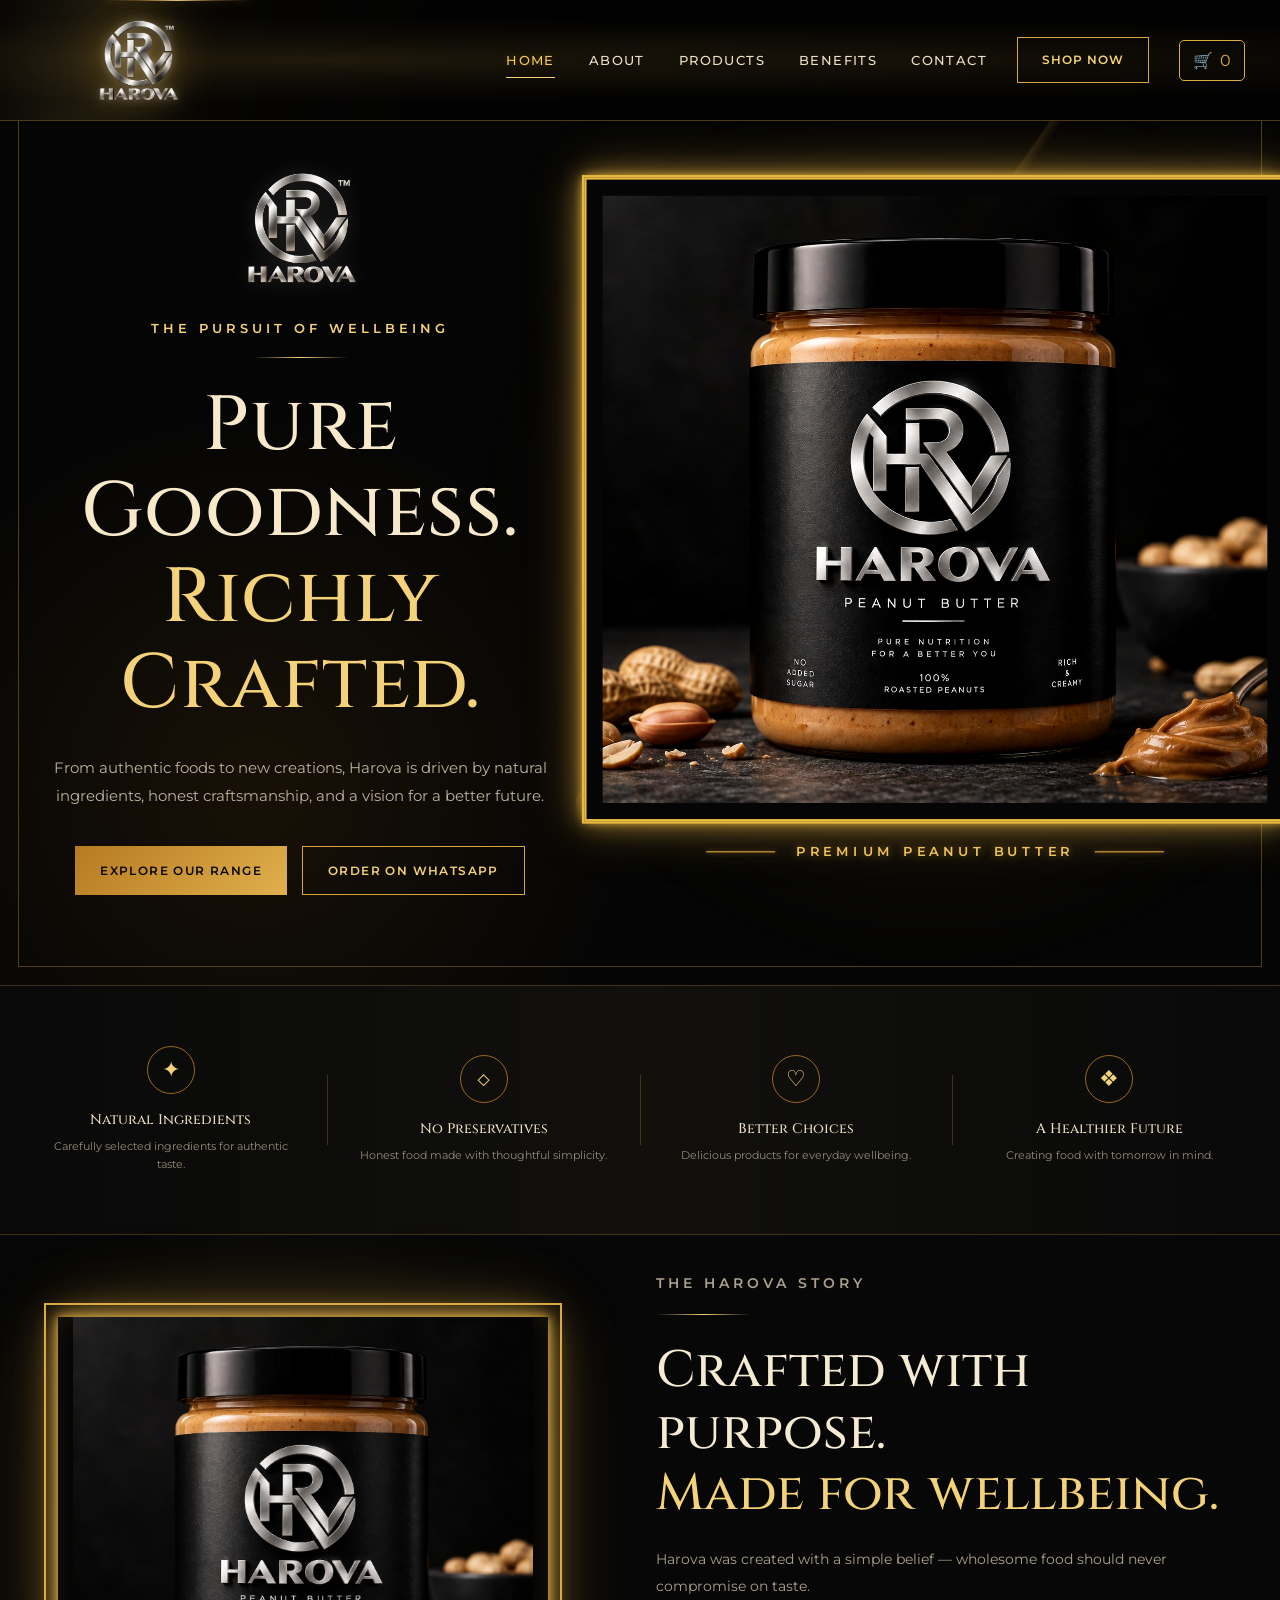
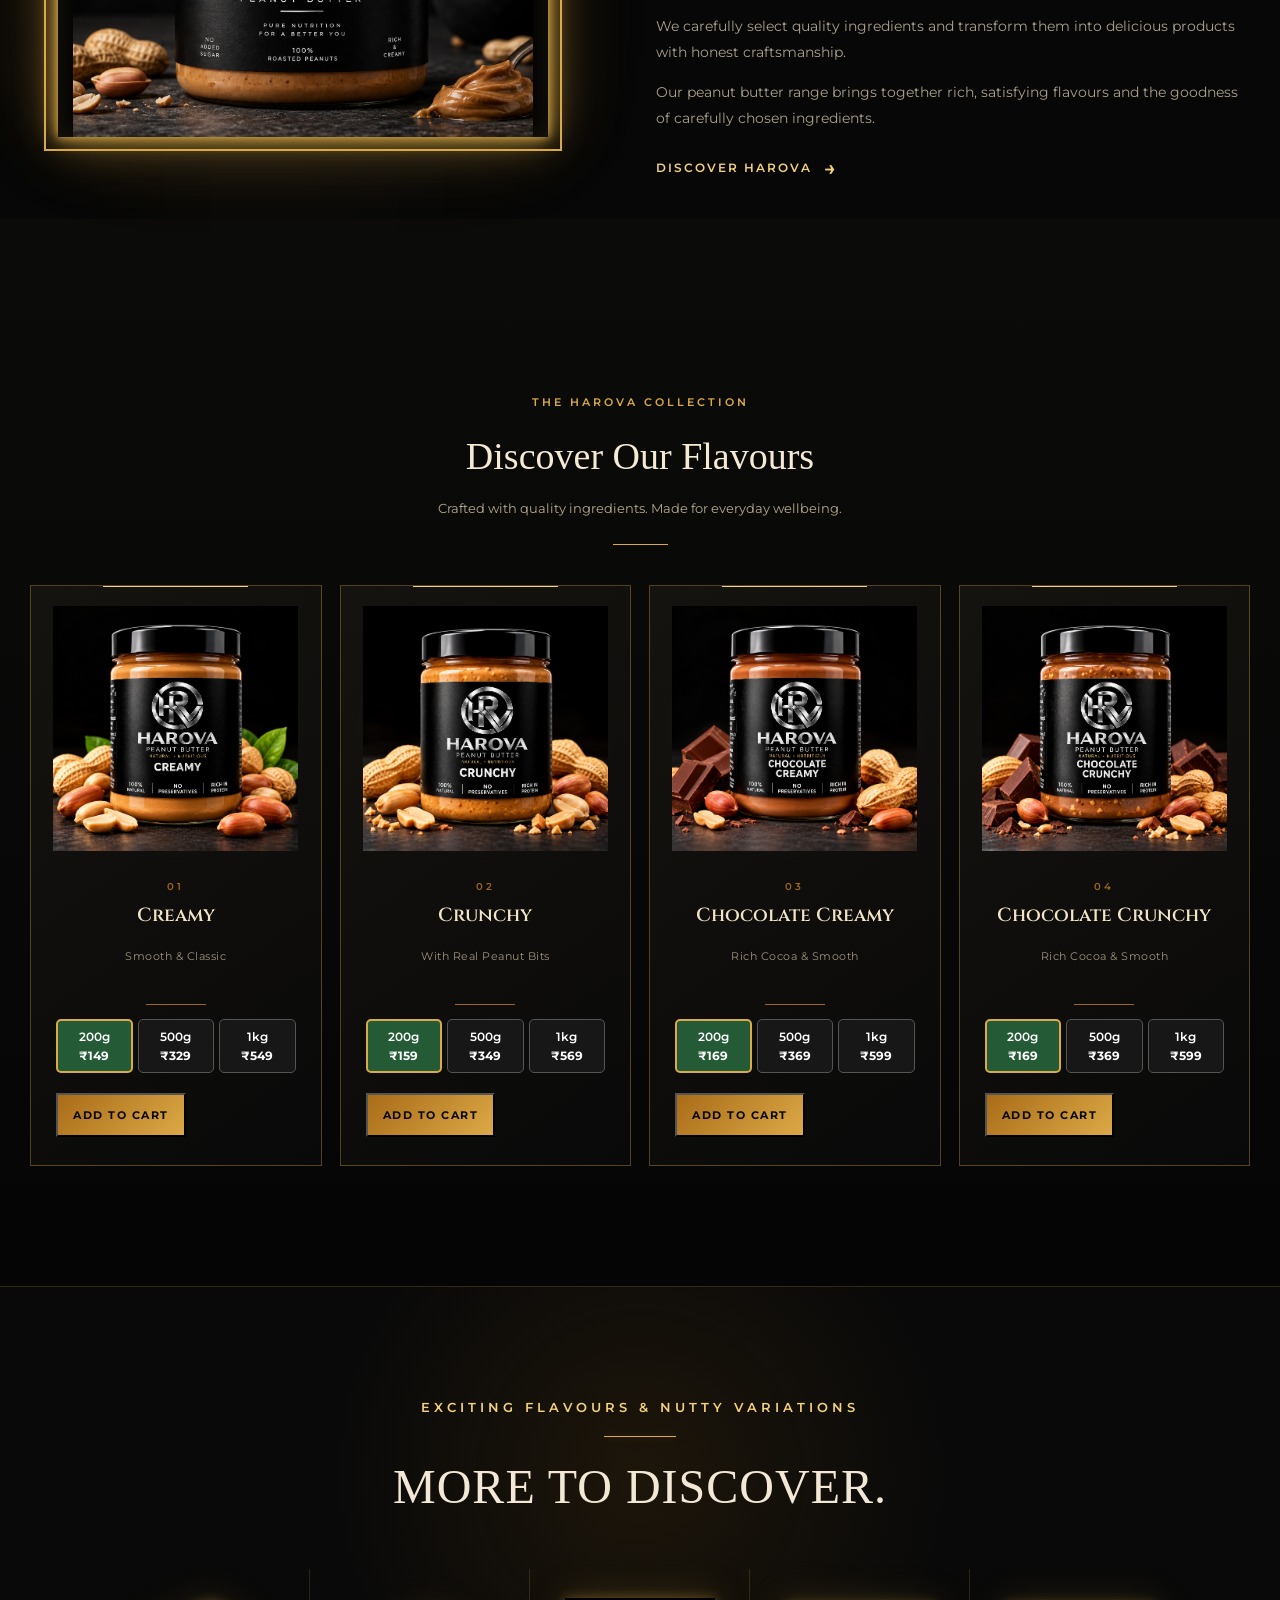
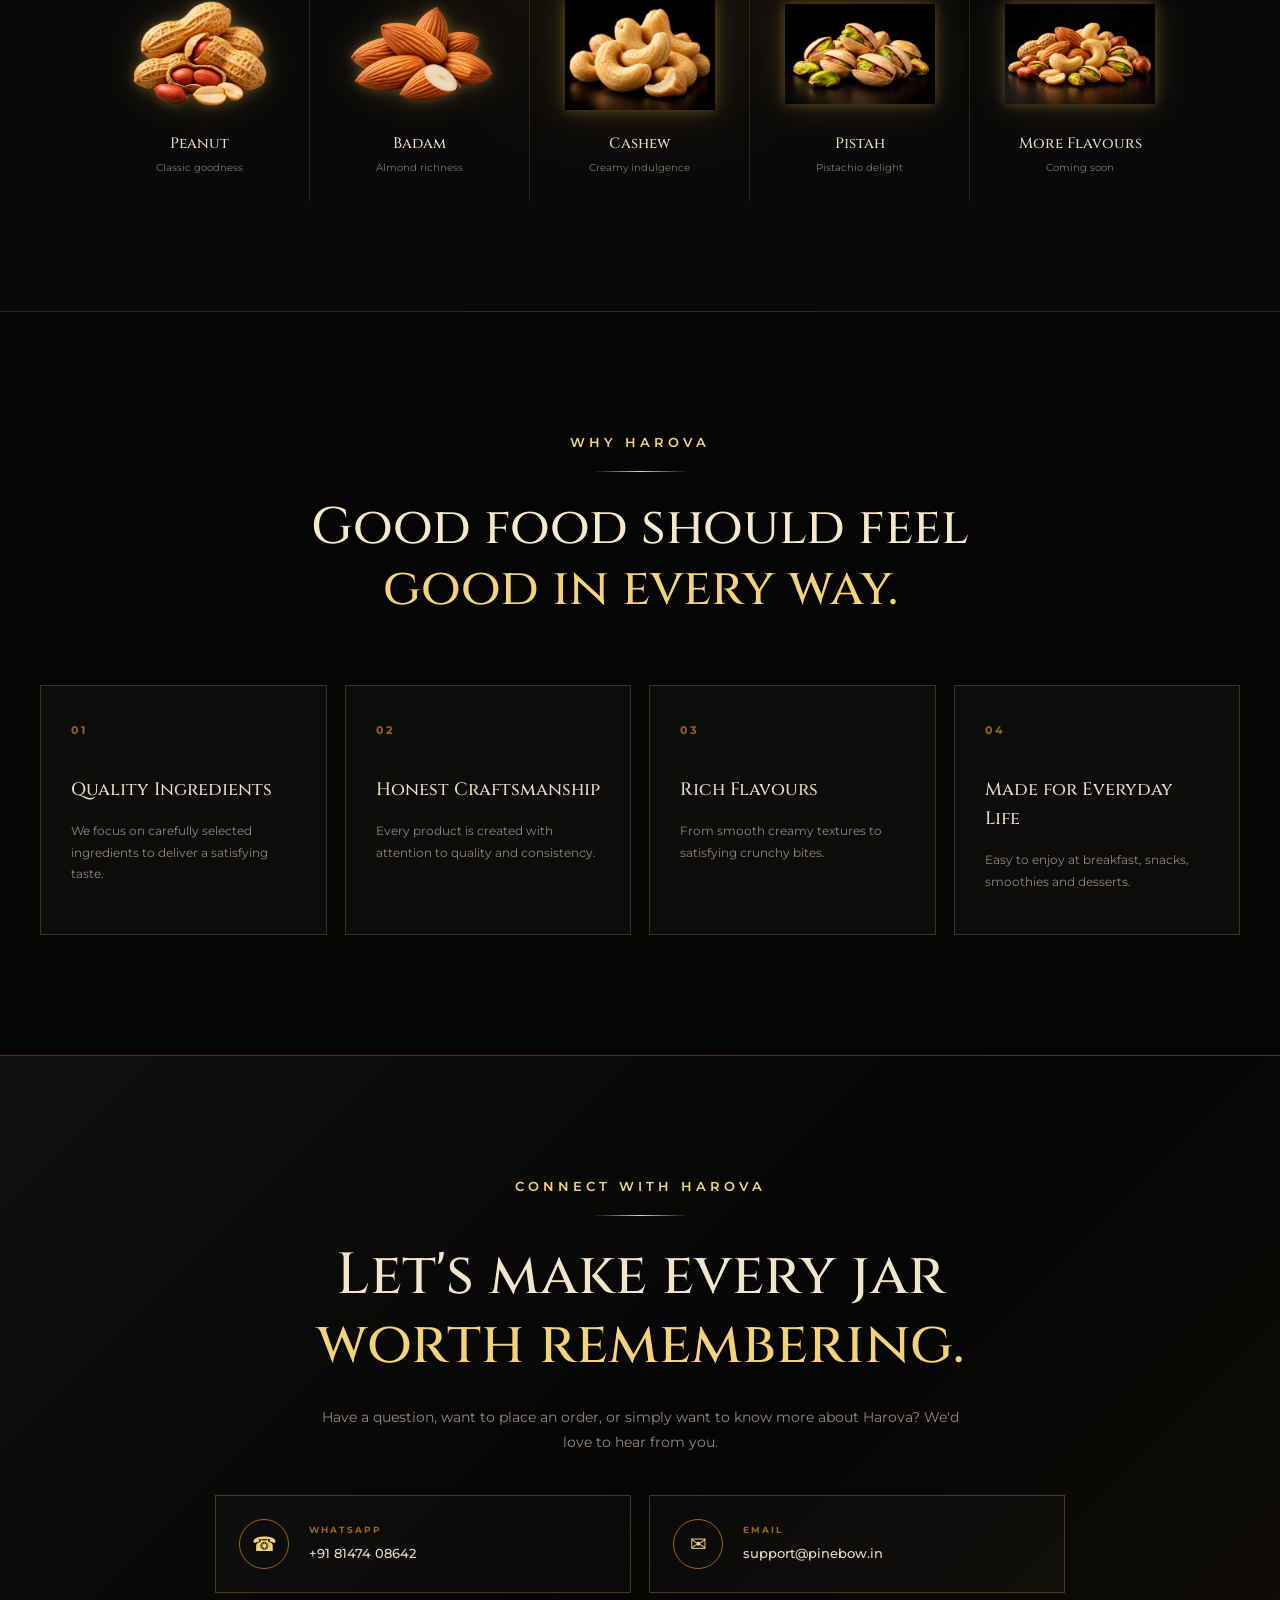
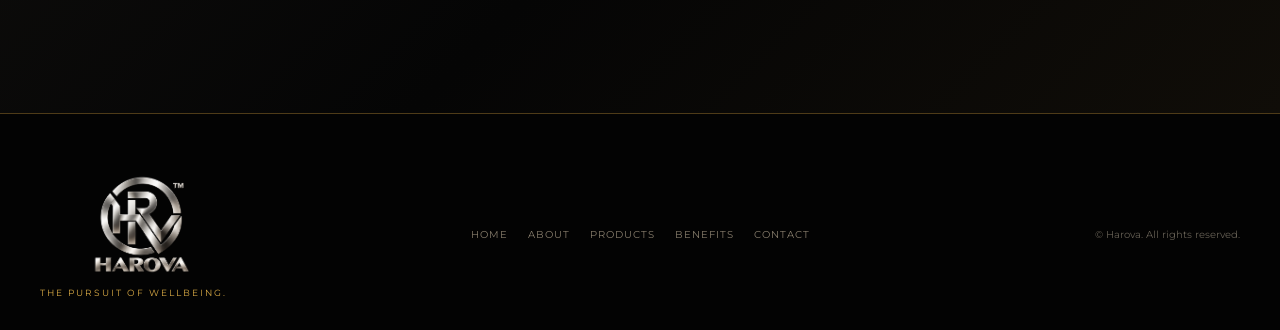
==== commit c62ec929: "Update index.html" ====
--- a/index.html
+++ b/index.html
@@ -1149,12 +1149,12 @@
 // Checkout will be connected in the next step.
 
    
-async function checkoutWithRazorpay() {
+
   if (!harovaCart.length) {
     alert("Your cart is empty.");
     return;
   }
-
+const couponCode = (document.getElementById("coupon-code")?.value || "").trim().toUpperCase();
 
   const customer = {
     name: prompt("Enter your full name:"),
@@ -1193,9 +1193,10 @@
           "Content-Type": "application/json"
         },
         body: JSON.stringify({
-          customer,
-          items
-        })
+    customer,
+    items,
+    couponCode
+})
       }
     );
 
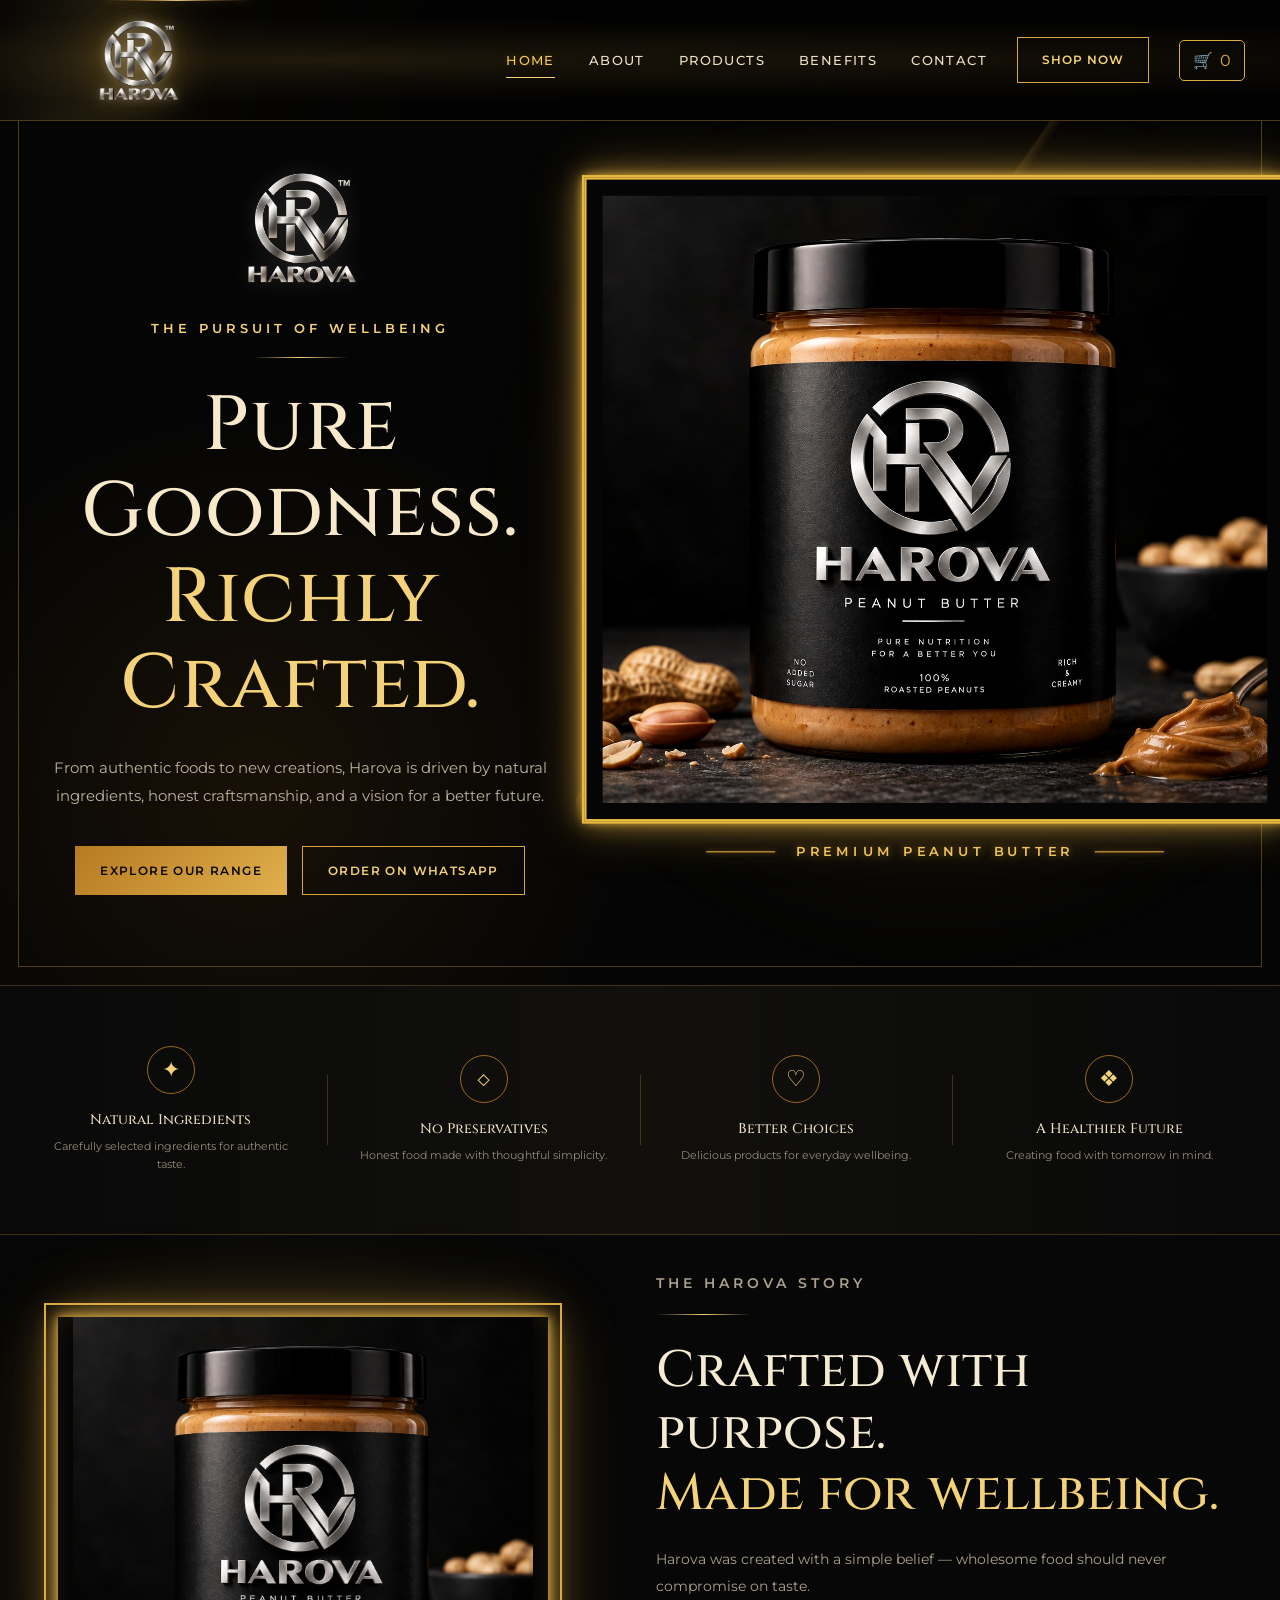
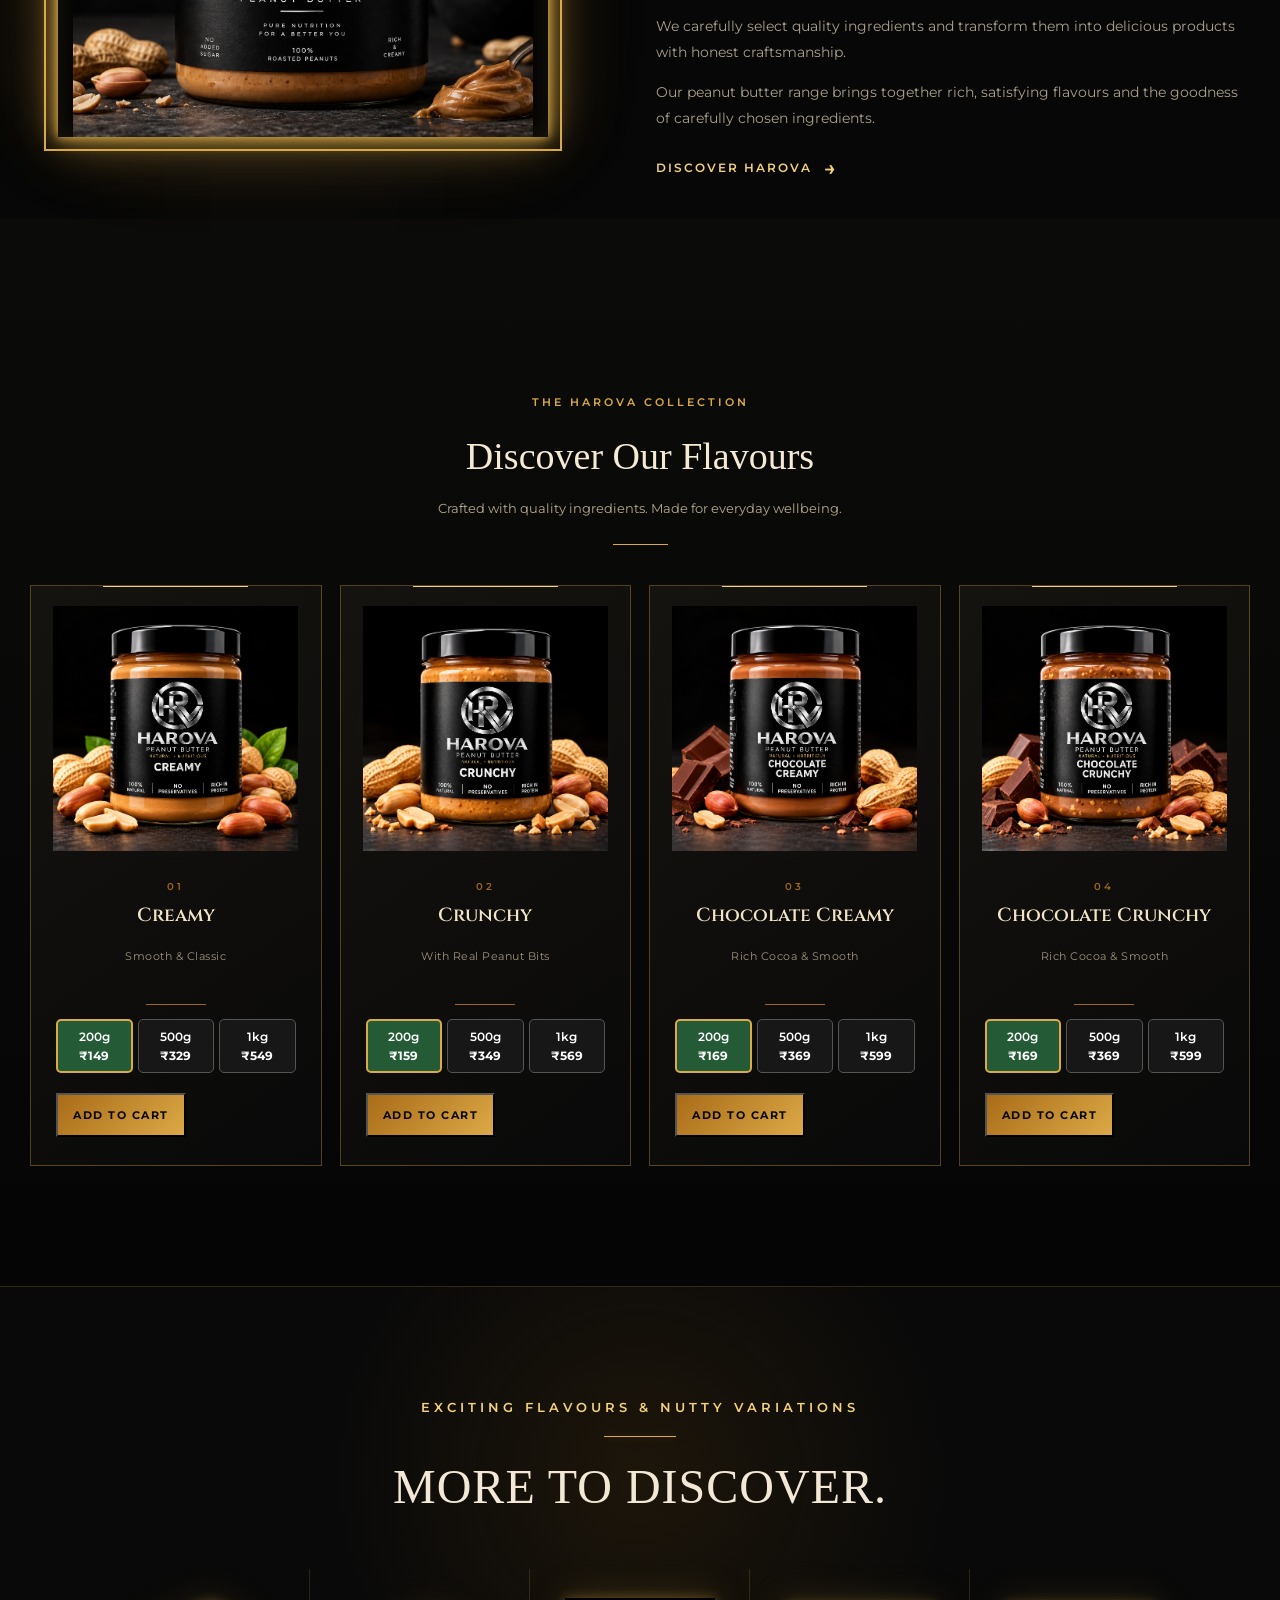
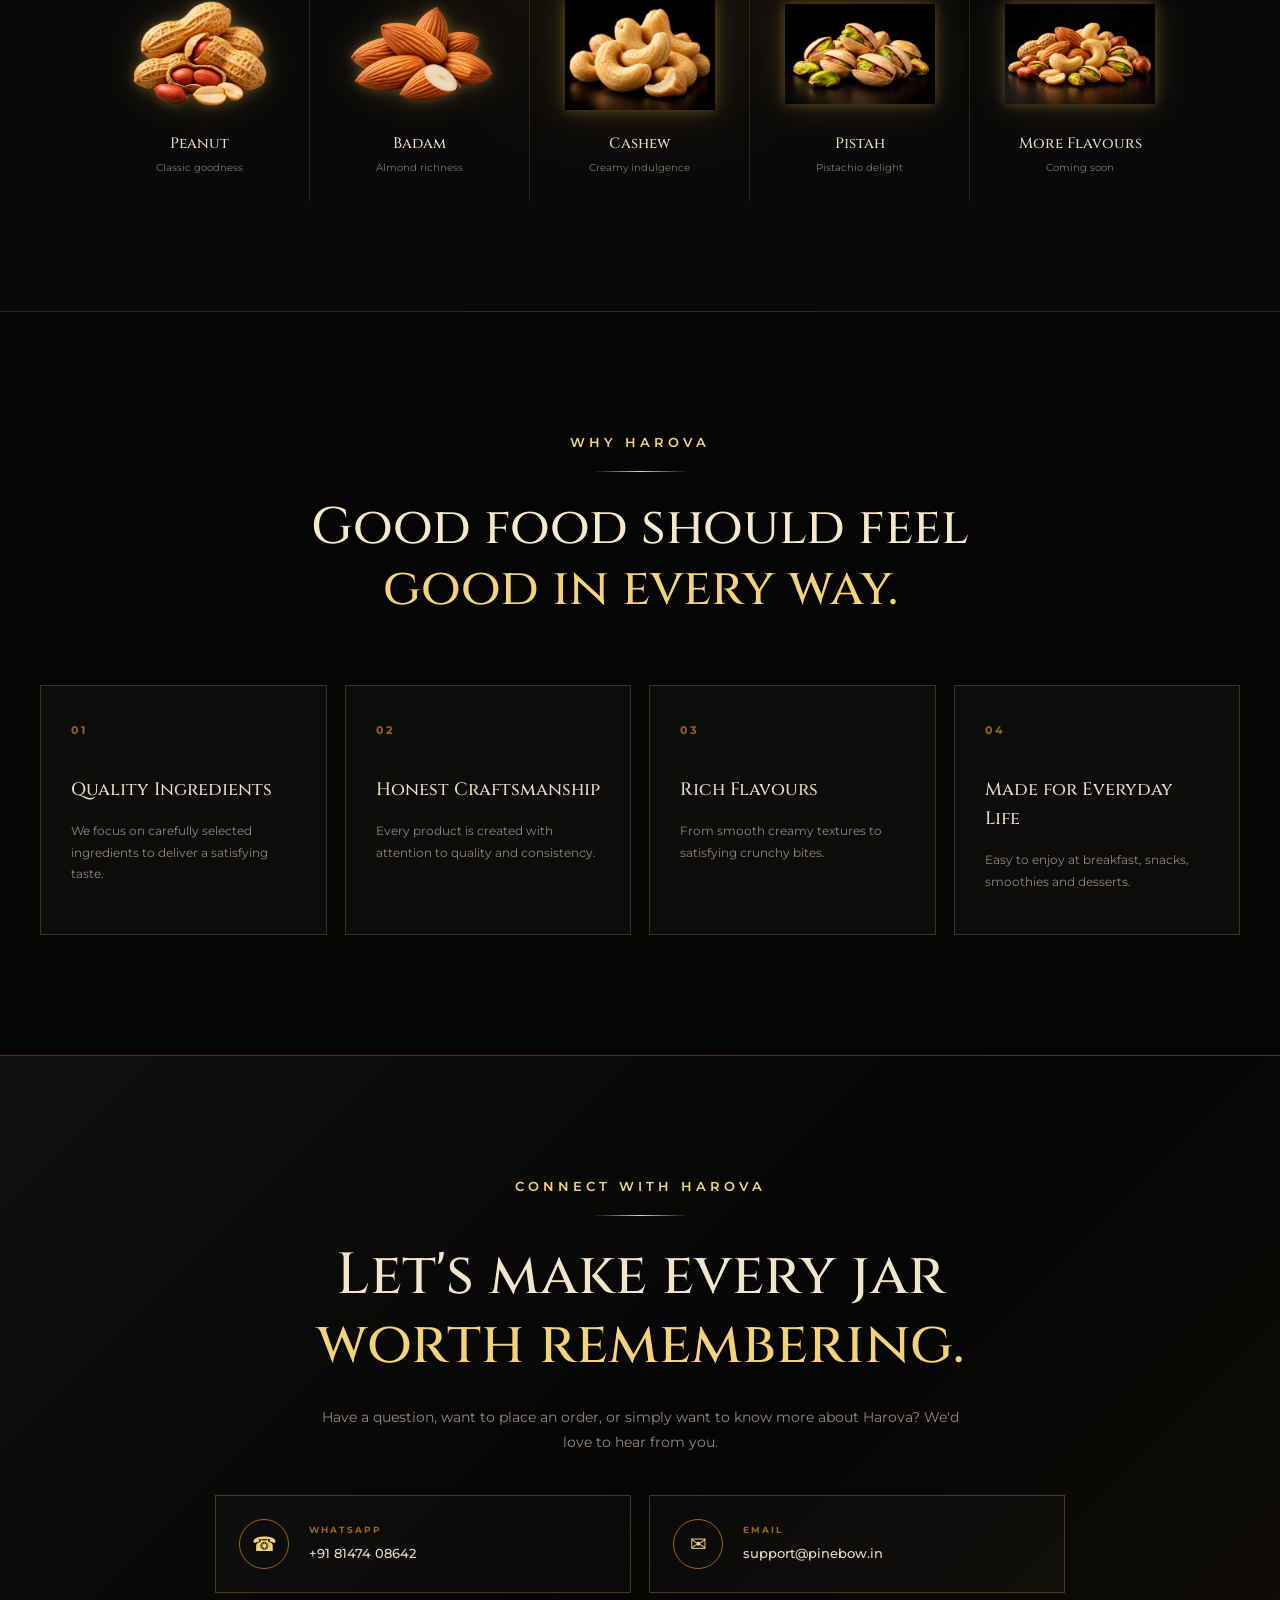
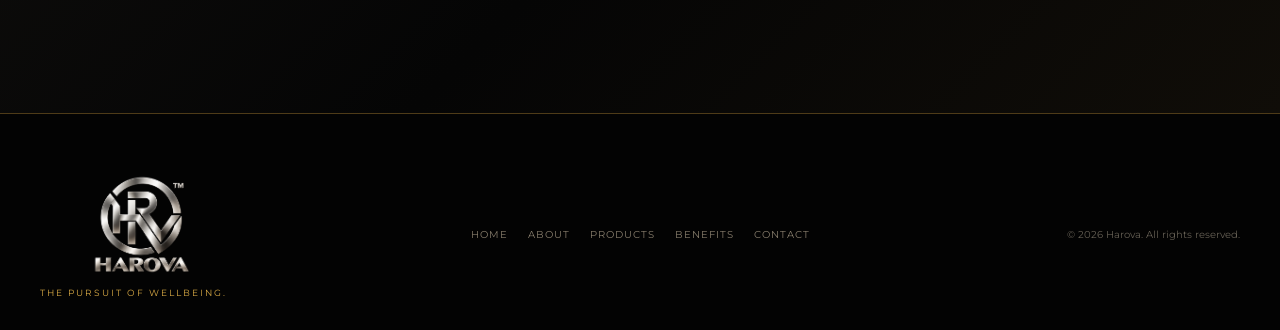
==== commit f99e2e0a: "Update index.html" ====
--- a/index.html
+++ b/index.html
@@ -1149,7 +1149,8 @@
 // Checkout will be connected in the next step.
 
    
-
+async function checkoutWithRazorpay() {
+    
   if (!harovaCart.length) {
     alert("Your cart is empty.");
     return;
